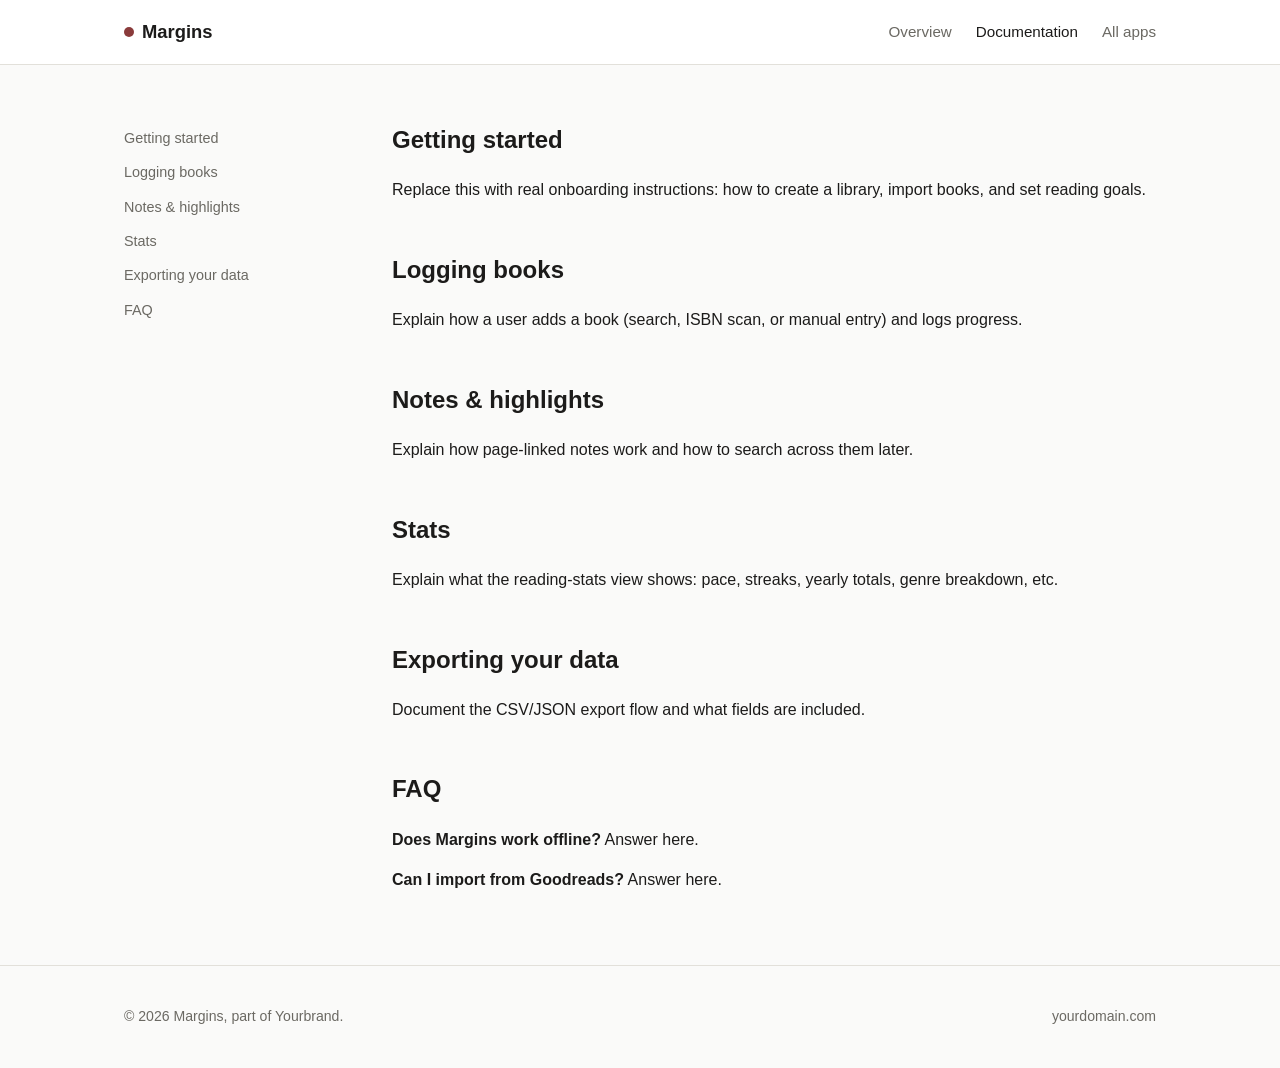
==== docs.html @ e47fe388 "initial commit" ====
<!DOCTYPE html>
<html lang="en">
<head>
<meta charset="UTF-8">
<meta name="viewport" content="width=device-width, initial-scale=1.0">
<title>Documentation — Margins</title>
<link rel="stylesheet" href="css/style.css">
<style>:root{--accent:#8a3b3b;--accent-dark:#6b2d2d;}</style>
</head>
<body>

<header class="site-nav">
  <div class="wrap">
    <a class="brand" href="./"><span class="dot"></span>Margins</a>
    <nav class="links">
      <a href="./">Overview</a>
      <a href="docs.html" class="active">Documentation</a>
      <a href="https://yourdomain.com">All apps</a>
    </nav>
  </div>
</header>

<section>
  <div class="wrap docs-layout">
    <aside class="docs-toc">
      <a href="#getting-started">Getting started</a>
      <a href="#logging-books">Logging books</a>
      <a href="#notes">Notes &amp; highlights</a>
      <a href="#stats">Stats</a>
      <a href="#export">Exporting your data</a>
      <a href="#faq">FAQ</a>
    </aside>

    <div class="docs-content">
      <h2 id="getting-started">Getting started</h2>
      <p>Replace this with real onboarding instructions: how to create a library, import books, and set reading goals.</p>

      <h2 id="logging-books">Logging books</h2>
      <p>Explain how a user adds a book (search, ISBN scan, or manual entry) and logs progress.</p>

      <h2 id="notes">Notes &amp; highlights</h2>
      <p>Explain how page-linked notes work and how to search across them later.</p>

      <h2 id="stats">Stats</h2>
      <p>Explain what the reading-stats view shows: pace, streaks, yearly totals, genre breakdown, etc.</p>

      <h2 id="export">Exporting your data</h2>
      <p>Document the CSV/JSON export flow and what fields are included.</p>

      <h2 id="faq">FAQ</h2>
      <p><strong>Does Margins work offline?</strong> Answer here.</p>
      <p><strong>Can I import from Goodreads?</strong> Answer here.</p>
    </div>
  </div>
</section>

<footer class="site-footer">
  <div class="wrap">
    <span>© 2026 Margins, part of Yourbrand.</span>
    <span><a href="https://yourdomain.com">yourdomain.com</a></span>
  </div>
</footer>

</body>
</html>
---- css/style.css ----
/* ==========================================================================
   Shared stylesheet — copied into css/style.css for every site (main + 4 apps)
   Override --accent per app for a distinct feel while keeping one system.
   ========================================================================== */

:root {
  --bg: #fafaf9;
  --bg-alt: #f0efec;
  --text: #1c1b1a;
  --text-muted: #6b6963;
  --border: #e2e0da;
  --accent: #2f6f4e;      /* default green — overridden per app */
  --accent-dark: #24563d;
  --card-bg: #ffffff;
  --radius: 10px;
  --max-width: 1080px;
  --font: -apple-system, BlinkMacSystemFont, "Segoe UI", Inter, Roboto, Helvetica, Arial, sans-serif;
}

* { box-sizing: border-box; }

html, body {
  margin: 0;
  padding: 0;
  background: var(--bg);
  color: var(--text);
  font-family: var(--font);
  line-height: 1.55;
  -webkit-font-smoothing: antialiased;
}

a { color: var(--accent-dark); text-decoration: none; }
a:hover { text-decoration: underline; }

img { max-width: 100%; display: block; }

.wrap {
  max-width: var(--max-width);
  margin: 0 auto;
  padding: 0 24px;
}

/* ---------- Nav ---------- */
header.site-nav {
  border-bottom: 1px solid var(--border);
  background: var(--card-bg);
  position: sticky;
  top: 0;
  z-index: 10;
}

header.site-nav .wrap {
  display: flex;
  align-items: center;
  justify-content: space-between;
  height: 64px;
}

.brand {
  font-weight: 700;
  font-size: 1.15rem;
  color: var(--text);
  display: flex;
  align-items: center;
  gap: 8px;
}
.brand:hover { text-decoration: none; }

.brand .dot {
  width: 10px;
  height: 10px;
  border-radius: 50%;
  background: var(--accent);
  display: inline-block;
}

nav.links {
  display: flex;
  gap: 24px;
  font-size: 0.95rem;
}

nav.links a { color: var(--text-muted); }
nav.links a:hover, nav.links a.active { color: var(--text); text-decoration: none; }

/* ---------- Hero ---------- */
.hero {
  padding: 88px 0 64px;
  text-align: center;
}

.hero h1 {
  font-size: clamp(2rem, 5vw, 3.2rem);
  margin: 0 0 16px;
  letter-spacing: -0.02em;
}

.hero p.lead {
  font-size: 1.2rem;
  color: var(--text-muted);
  max-width: 620px;
  margin: 0 auto 32px;
}

.cta-row {
  display: flex;
  gap: 14px;
  justify-content: center;
  flex-wrap: wrap;
}

.btn {
  display: inline-block;
  padding: 12px 24px;
  border-radius: 999px;
  font-weight: 600;
  font-size: 0.95rem;
  border: 1px solid transparent;
  cursor: pointer;
}

.btn-primary {
  background: var(--accent);
  color: #fff;
}
.btn-primary:hover { background: var(--accent-dark); text-decoration: none; }

.btn-secondary {
  background: transparent;
  color: var(--text);
  border-color: var(--border);
}
.btn-secondary:hover { border-color: var(--text-muted); text-decoration: none; }

/* ---------- Sections ---------- */
section { padding: 56px 0; }
section.alt { background: var(--bg-alt); }

h2.section-title {
  font-size: 1.8rem;
  margin: 0 0 8px;
  letter-spacing: -0.01em;
}

p.section-sub {
  color: var(--text-muted);
  margin: 0 0 36px;
  max-width: 560px;
}

/* ---------- Cards (app grid on main site) ---------- */
.grid {
  display: grid;
  grid-template-columns: repeat(auto-fit, minmax(230px, 1fr));
  gap: 20px;
}

.card {
  background: var(--card-bg);
  border: 1px solid var(--border);
  border-radius: var(--radius);
  padding: 24px;
  transition: transform 0.15s ease, box-shadow 0.15s ease;
}

.card:hover {
  transform: translateY(-2px);
  box-shadow: 0 8px 24px rgba(0,0,0,0.06);
}

.card h3 { margin: 12px 0 6px; font-size: 1.15rem; }
.card p { color: var(--text-muted); font-size: 0.95rem; margin: 0 0 14px; }
.card .app-icon {
  width: 44px; height: 44px;
  border-radius: 12px;
  background: var(--accent);
  display: flex; align-items: center; justify-content: center;
  color: #fff; font-weight: 700; font-size: 1.1rem;
}

/* ---------- Feature list ---------- */
.features {
  display: grid;
  grid-template-columns: repeat(auto-fit, minmax(220px, 1fr));
  gap: 28px;
}
.feature h4 { margin: 0 0 6px; font-size: 1.05rem; }
.feature p { color: var(--text-muted); margin: 0; font-size: 0.93rem; }

/* ---------- Screenshot gallery ---------- */
.screenshots {
  display: grid;
  grid-template-columns: repeat(auto-fit, minmax(240px, 1fr));
  gap: 18px;
}
.screenshot-placeholder {
  aspect-ratio: 9 / 16;
  background: linear-gradient(160deg, var(--bg-alt), var(--border));
  border-radius: var(--radius);
  border: 1px solid var(--border);
  display: flex;
  align-items: center;
  justify-content: center;
  color: var(--text-muted);
  font-size: 0.85rem;
  text-align: center;
  padding: 12px;
}

/* ---------- Docs page ---------- */
.docs-layout {
  display: grid;
  grid-template-columns: 220px 1fr;
  gap: 48px;
  align-items: start;
}
.docs-toc {
  position: sticky;
  top: 88px;
  font-size: 0.9rem;
}
.docs-toc a {
  display: block;
  padding: 6px 0;
  color: var(--text-muted);
}
.docs-toc a:hover { color: var(--text); text-decoration: none; }
.docs-content h2 { margin-top: 48px; }
.docs-content h2:first-child { margin-top: 0; }
.docs-content code {
  background: var(--bg-alt);
  padding: 2px 6px;
  border-radius: 4px;
  font-size: 0.9em;
}
.docs-content pre {
  background: var(--bg-alt);
  border: 1px solid var(--border);
  border-radius: var(--radius);
  padding: 16px;
  overflow-x: auto;
}

@media (max-width: 720px) {
  .docs-layout { grid-template-columns: 1fr; }
  .docs-toc { position: static; margin-bottom: 24px; }
}

/* ---------- Blog ---------- */
.post-list { display: flex; flex-direction: column; gap: 24px; }
.post-item {
  border-bottom: 1px solid var(--border);
  padding-bottom: 24px;
}
.post-item .post-date { color: var(--text-muted); font-size: 0.85rem; }
.post-item h3 { margin: 6px 0; }
.post-item p { color: var(--text-muted); margin: 0; }

article.post-body { max-width: 680px; margin: 0 auto; }
article.post-body h1 { margin-bottom: 4px; }
article.post-body .post-meta { color: var(--text-muted); margin-bottom: 32px; }

/* ---------- Comments ---------- */
.comments-section {
  border-top: 1px solid var(--border);
  padding-top: 40px;
  margin-top: 16px;
}

/* ---------- Footer ---------- */
footer.site-footer {
  border-top: 1px solid var(--border);
  padding: 40px 0;
  color: var(--text-muted);
  font-size: 0.88rem;
}
footer.site-footer .wrap {
  display: flex;
  justify-content: space-between;
  flex-wrap: wrap;
  gap: 12px;
}
footer.site-footer a { color: var(--text-muted); }
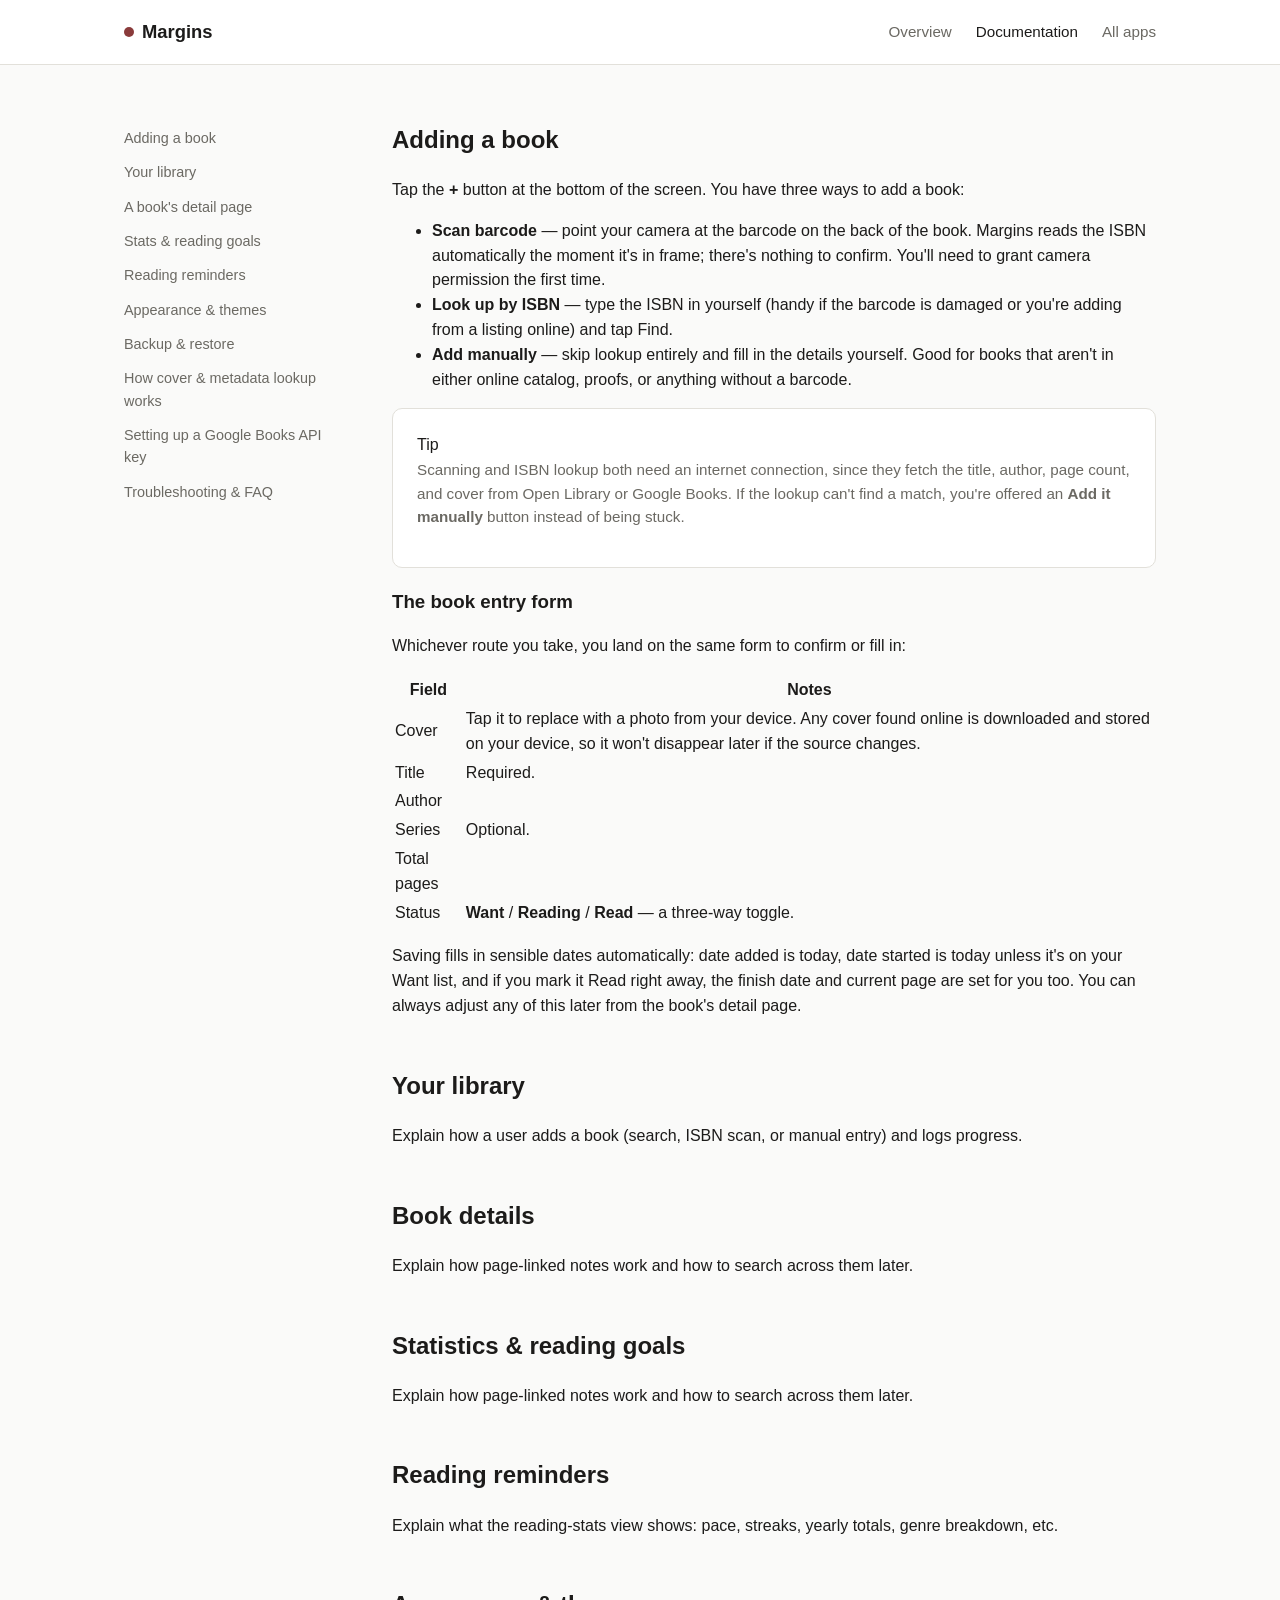
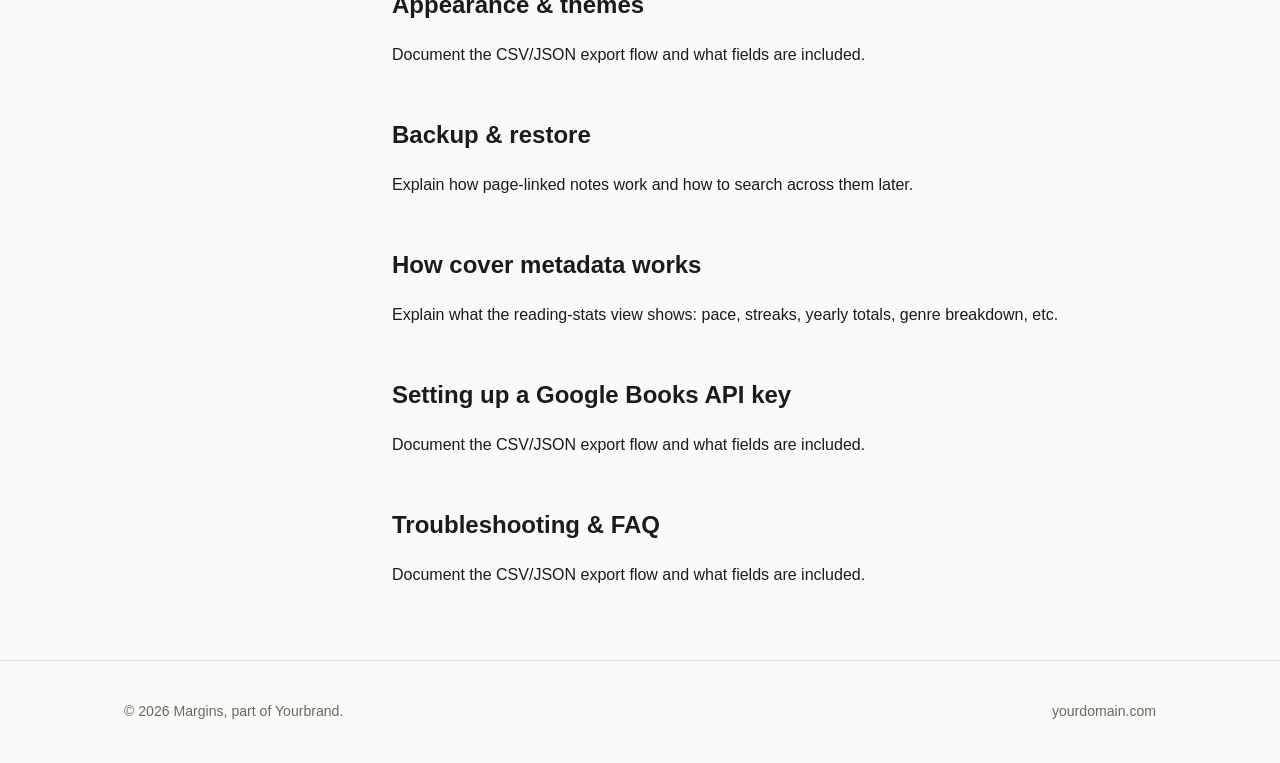
==== commit 0b6cb6c3: "Update docs.html" ====
--- a/docs.html
+++ b/docs.html
@@ -1,65 +1,117 @@
 <!DOCTYPE html>
 <html lang="en">
-<head>
-<meta charset="UTF-8">
-<meta name="viewport" content="width=device-width, initial-scale=1.0">
-<title>Documentation — Margins</title>
-<link rel="stylesheet" href="css/style.css">
-<style>:root{--accent:#8a3b3b;--accent-dark:#6b2d2d;}</style>
-</head>
-<body>
 
-<header class="site-nav">
-  <div class="wrap">
-    <a class="brand" href="./"><span class="dot"></span>Margins</a>
-    <nav class="links">
-      <a href="./">Overview</a>
-      <a href="docs.html" class="active">Documentation</a>
-      <a href="https://yourdomain.com">All apps</a>
-    </nav>
-  </div>
-</header>
+	<head>
+		<meta charset="UTF-8">
+		<meta name="viewport" content="width=device-width, initial-scale=1.0">
+		<title>Documentation — Margins</title>
+		<link rel="stylesheet" href="css/style.css">
+		<style>
+			:root {
+				--accent: #8a3b3b;
+				--accent-dark: #6b2d2d;
+			}
 
-<section>
-  <div class="wrap docs-layout">
-    <aside class="docs-toc">
-      <a href="#getting-started">Getting started</a>
-      <a href="#logging-books">Logging books</a>
-      <a href="#notes">Notes &amp; highlights</a>
-      <a href="#stats">Stats</a>
-      <a href="#export">Exporting your data</a>
-      <a href="#faq">FAQ</a>
-    </aside>
+		</style>
+	</head>
 
-    <div class="docs-content">
-      <h2 id="getting-started">Getting started</h2>
-      <p>Replace this with real onboarding instructions: how to create a library, import books, and set reading goals.</p>
+	<body>
+		<header class="site-nav">
+			<div class="wrap">
+				<a class="brand" href="./"><span class="dot"></span>Margins</a>
+				<nav class="links">
+					<a href="./">Overview</a>
+					<a href="docs.html" class="active">Documentation</a>
+					<a href="https://yourdomain.com">All apps</a>
+				</nav>
+			</div>
+		</header>
+		<section>
+			<div class="wrap docs-layout">
+				<aside class="docs-toc">
+					<a href="#adding-a-book">Adding a book</a></li>
+					<a href="#your-library">Your library</a>
+					<a href="#book-details">A book's detail page</a>
+					<a href="#stats">Stats &amp; reading goals</a>
+					<a href="#reminders">Reading reminders</a>
+					<a href="#appearance">Appearance &amp; themes</a>
+					<a href="#backup">Backup &amp; restore</a>
+					<a href="#lookup">How cover &amp; metadata lookup works</a>
+					<a href="#google-key">Setting up a Google Books API key</a>
+					<a href="#troubleshooting">Troubleshooting &amp; FAQ</a>
+				</aside>
+				<div class="docs-content">
+					<h2 id="adding-a-book">Adding a book</h2>
+					<p>Tap the <strong>+</strong> button at the bottom of the screen. You have three ways to add a book:</p>
+					<ul>
+						<li><strong>Scan barcode</strong> — point your camera at the barcode on the back of the book. Margins reads the ISBN automatically the moment it's in frame; there's nothing to confirm. You'll need to grant camera permission the first time.</li>
+						<li><strong>Look up by ISBN</strong> — type the ISBN in yourself (handy if the barcode is damaged or you're adding from a listing online) and tap Find.</li>
+						<li><strong>Add manually</strong> — skip lookup entirely and fill in the details yourself. Good for books that aren't in either online catalog, proofs, or anything without a barcode.</li>
+					</ul>
+					<div class="card tip">
+						<span class="label">Tip</span>
+						<p>Scanning and ISBN lookup both need an internet connection, since they fetch the title, author, page count, and cover from Open Library or Google Books. If the lookup can't find a match, you're offered an <strong>Add it manually</strong> button instead of being stuck.</p>
+					</div>
+					<h3>The book entry form</h3>
+					<p>Whichever route you take, you land on the same form to confirm or fill in:</p>
+					<table>
+						<tr>
+							<th>Field</th>
+							<th>Notes</th>
+						</tr>
+						<tr>
+							<td>Cover</td>
+							<td>Tap it to replace with a photo from your device. Any cover found online is downloaded and stored on your device, so it won't disappear later if the source changes.</td>
+						</tr>
+						<tr>
+							<td>Title</td>
+							<td>Required.</td>
+						</tr>
+						<tr>
+							<td>Author</td>
+							<td>&nbsp;</td>
+						</tr>
+						<tr>
+							<td>Series</td>
+							<td>Optional.</td>
+						</tr>
+						<tr>
+							<td>Total pages</td>
+							<td>&nbsp;</td>
+						</tr>
+						<tr>
+							<td>Status</td>
+							<td><strong>Want</strong> / <strong>Reading</strong> / <strong>Read</strong> — a three-way toggle.</td>
+						</tr>
+					</table>
+					<p>Saving fills in sensible dates automatically: date added is today, date started is today unless it's on your Want list, and if you mark it Read right away, the finish date and current page are set for you too. You can always adjust any of this later from the book's detail page.</p>
+					<h2 id="your-library">Your library</h2>
+					<p>Explain how a user adds a book (search, ISBN scan, or manual entry) and logs progress.</p>
+					<h2 id="book-details">Book details</h2>
+					<p>Explain how page-linked notes work and how to search across them later.</p>
+					<h2 id="stats">Statistics &amp; reading goals</h2>
+					<p>Explain how page-linked notes work and how to search across them later.</p>
+					<h2 id="reminders">Reading reminders</h2>
+					<p>Explain what the reading-stats view shows: pace, streaks, yearly totals, genre breakdown, etc.</p>
+					<h2 id="appearance">Appearance &amp; themes</h2>
+					<p>Document the CSV/JSON export flow and what fields are included.</p>
+					<h2 id="backup">Backup &amp; restore</h2>
+					<p>Explain how page-linked notes work and how to search across them later.</p>
+					<h2 id="lookup">How cover metadata works</h2>
+					<p>Explain what the reading-stats view shows: pace, streaks, yearly totals, genre breakdown, etc.</p>
+					<h2 id="google-key">Setting up a Google Books API key</h2>
+					<p>Document the CSV/JSON export flow and what fields are included.</p>
+					<h2 id="troubleshooting">Troubleshooting &amp; FAQ</h2>
+					<p>Document the CSV/JSON export flow and what fields are included.</p>
+				</div>
+			</div>
+		</section>
+		<footer class="site-footer">
+			<div class="wrap">
+				<span>© 2026 Margins, part of Yourbrand.</span>
+				<span><a href="https://yourdomain.com">yourdomain.com</a></span>
+			</div>
+		</footer>
+	</body>
 
-      <h2 id="logging-books">Logging books</h2>
-      <p>Explain how a user adds a book (search, ISBN scan, or manual entry) and logs progress.</p>
-
-      <h2 id="notes">Notes &amp; highlights</h2>
-      <p>Explain how page-linked notes work and how to search across them later.</p>
-
-      <h2 id="stats">Stats</h2>
-      <p>Explain what the reading-stats view shows: pace, streaks, yearly totals, genre breakdown, etc.</p>
-
-      <h2 id="export">Exporting your data</h2>
-      <p>Document the CSV/JSON export flow and what fields are included.</p>
-
-      <h2 id="faq">FAQ</h2>
-      <p><strong>Does Margins work offline?</strong> Answer here.</p>
-      <p><strong>Can I import from Goodreads?</strong> Answer here.</p>
-    </div>
-  </div>
-</section>
-
-<footer class="site-footer">
-  <div class="wrap">
-    <span>© 2026 Margins, part of Yourbrand.</span>
-    <span><a href="https://yourdomain.com">yourdomain.com</a></span>
-  </div>
-</footer>
-
-</body>
 </html>
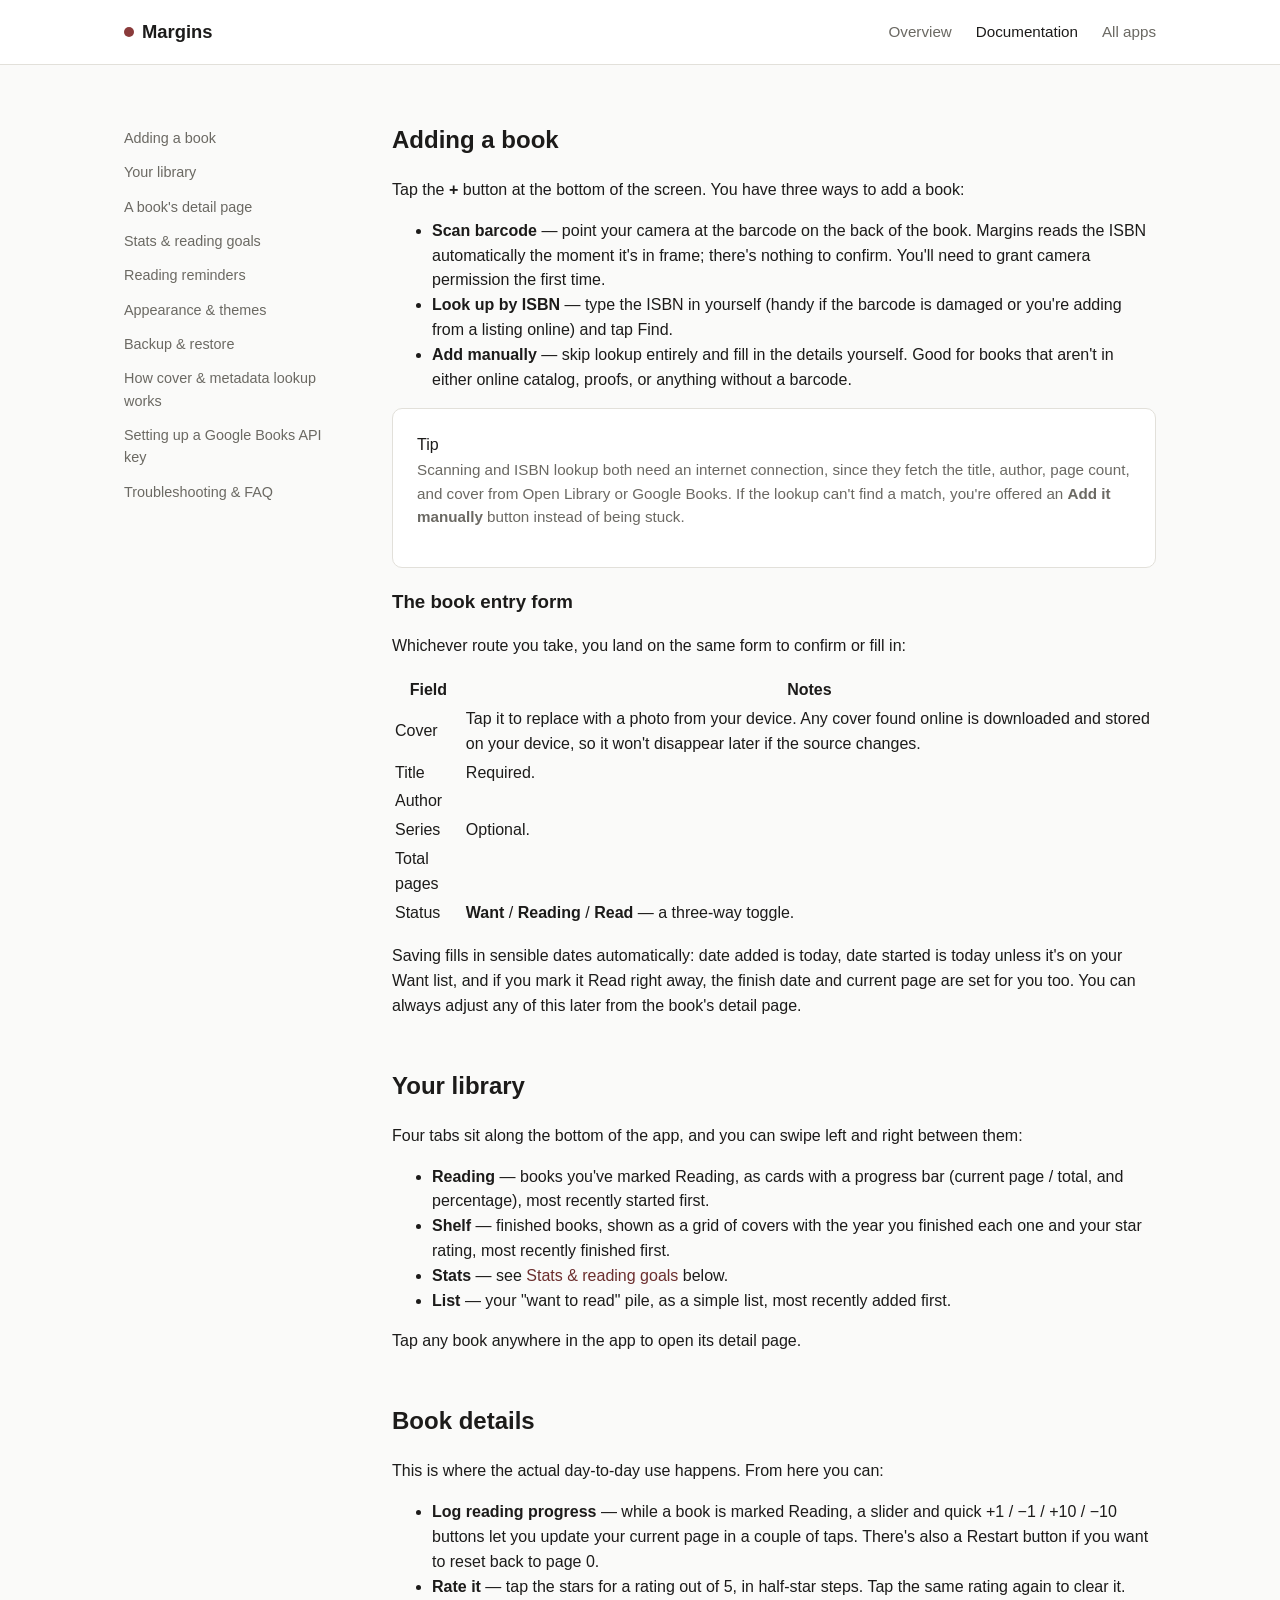
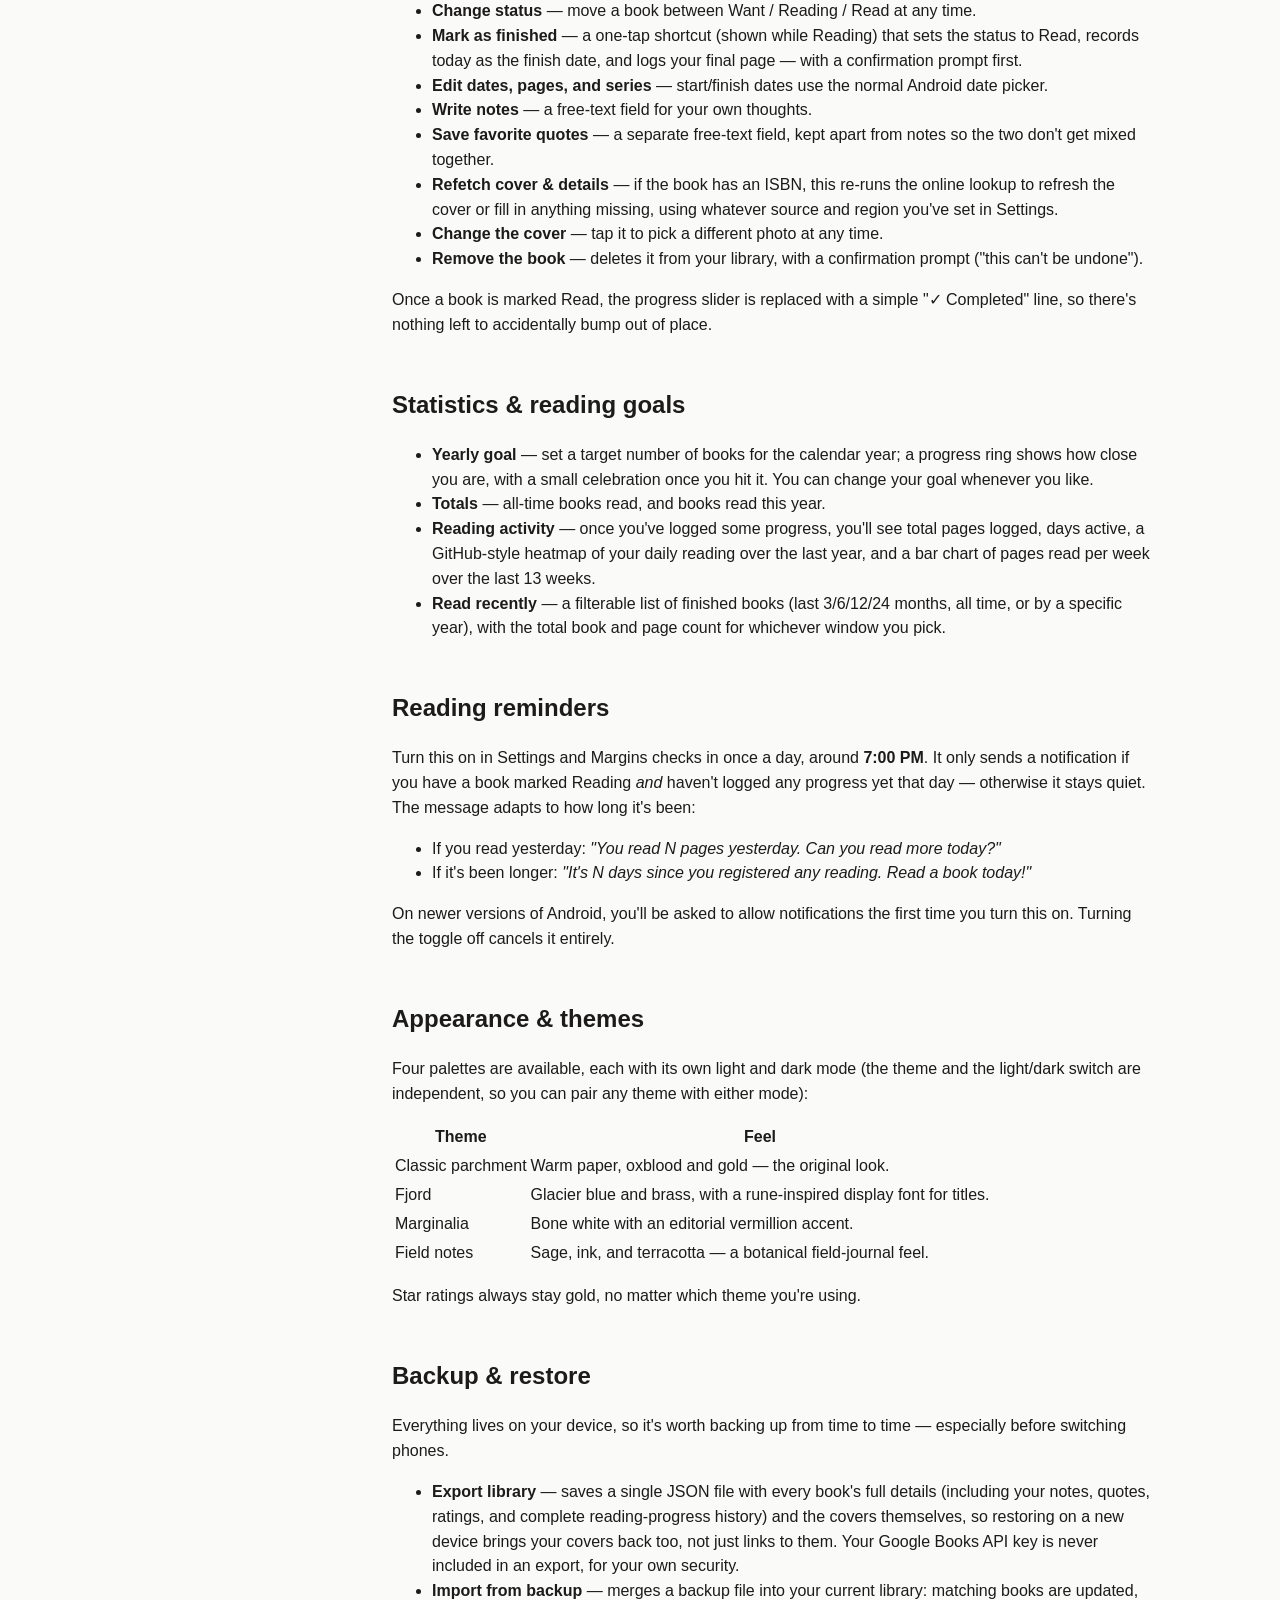
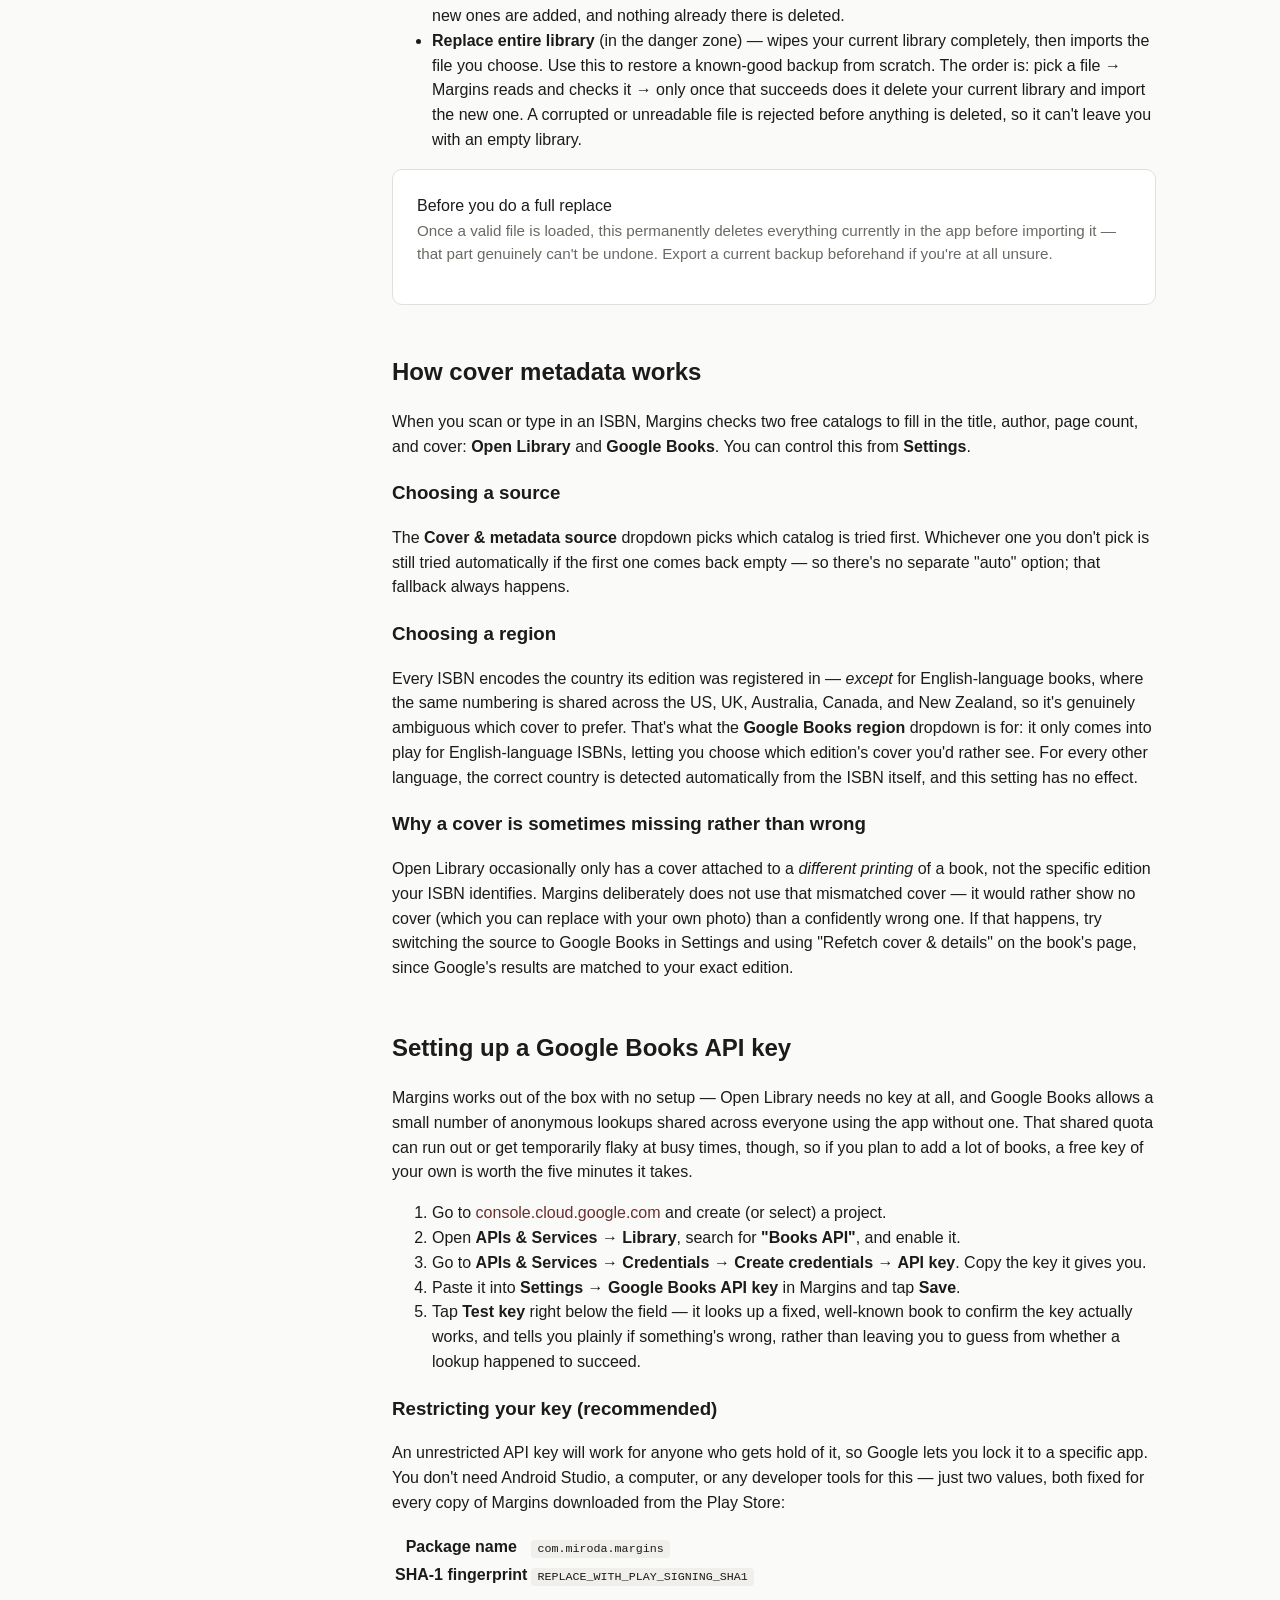
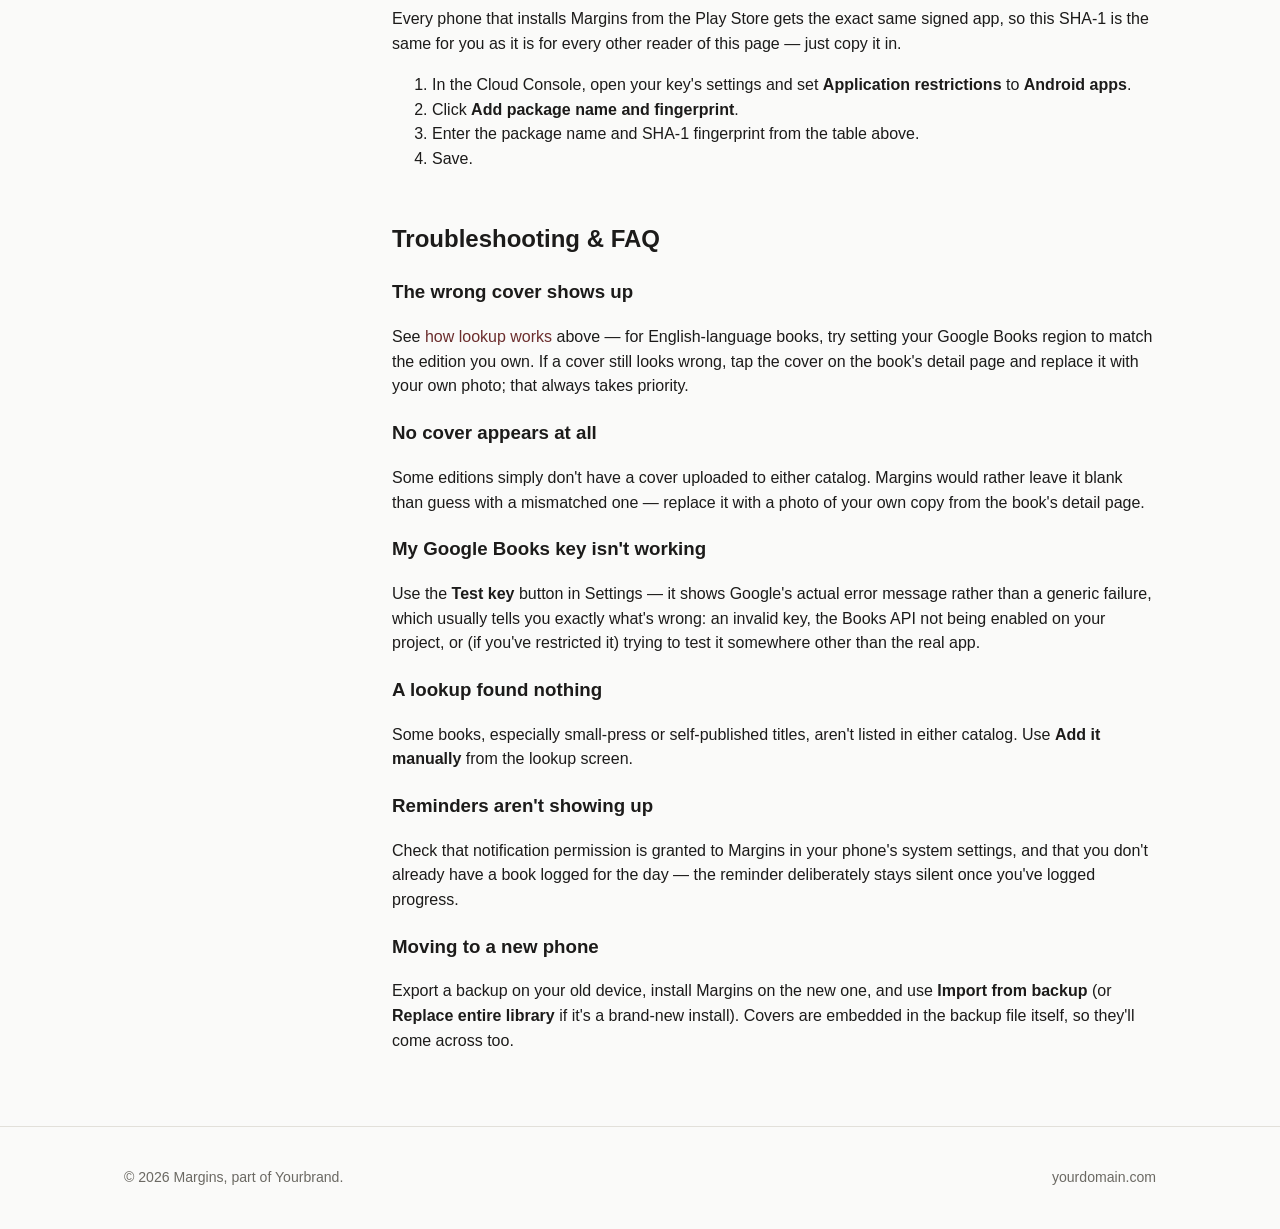
==== commit 2cc47bbe: "Update docs.html" ====
--- a/docs.html
+++ b/docs.html
@@ -86,23 +86,128 @@
 					</table>
 					<p>Saving fills in sensible dates automatically: date added is today, date started is today unless it's on your Want list, and if you mark it Read right away, the finish date and current page are set for you too. You can always adjust any of this later from the book's detail page.</p>
 					<h2 id="your-library">Your library</h2>
-					<p>Explain how a user adds a book (search, ISBN scan, or manual entry) and logs progress.</p>
+					<p>Four tabs sit along the bottom of the app, and you can swipe left and right between them:</p>
+					<ul>
+						<li><strong>Reading</strong> — books you've marked Reading, as cards with a progress bar (current page / total, and percentage), most recently started first.</li>
+						<li><strong>Shelf</strong> — finished books, shown as a grid of covers with the year you finished each one and your star rating, most recently finished first.</li>
+						<li><strong>Stats</strong> — see <a href="#stats">Stats &amp; reading goals</a> below.</li>
+						<li><strong>List</strong> — your "want to read" pile, as a simple list, most recently added first.</li>
+					</ul>
+					<p>Tap any book anywhere in the app to open its detail page.</p>
 					<h2 id="book-details">Book details</h2>
-					<p>Explain how page-linked notes work and how to search across them later.</p>
+					<p>This is where the actual day-to-day use happens. From here you can:</p>
+					<ul>
+						<li><strong>Log reading progress</strong> — while a book is marked Reading, a slider and quick +1 / −1 / +10 / −10 buttons let you update your current page in a couple of taps. There's also a Restart button if you want to reset back to page 0.</li>
+						<li><strong>Rate it</strong> — tap the stars for a rating out of 5, in half-star steps. Tap the same rating again to clear it.</li>
+						<li><strong>Change status</strong> — move a book between Want / Reading / Read at any time.</li>
+						<li><strong>Mark as finished</strong> — a one-tap shortcut (shown while Reading) that sets the status to Read, records today as the finish date, and logs your final page — with a confirmation prompt first.</li>
+						<li><strong>Edit dates, pages, and series</strong> — start/finish dates use the normal Android date picker.</li>
+						<li><strong>Write notes</strong> — a free-text field for your own thoughts.</li>
+						<li><strong>Save favorite quotes</strong> — a separate free-text field, kept apart from notes so the two don't get mixed together.</li>
+						<li><strong>Refetch cover &amp; details</strong> — if the book has an ISBN, this re-runs the online lookup to refresh the cover or fill in anything missing, using whatever source and region you've set in Settings.</li>
+						<li><strong>Change the cover</strong> — tap it to pick a different photo at any time.</li>
+						<li><strong>Remove the book</strong> — deletes it from your library, with a confirmation prompt ("this can't be undone").</li>
+					</ul>
+					<p>Once a book is marked Read, the progress slider is replaced with a simple "✓ Completed" line, so there's nothing left to accidentally bump out of place.</p>
 					<h2 id="stats">Statistics &amp; reading goals</h2>
-					<p>Explain how page-linked notes work and how to search across them later.</p>
+					<ul>
+						<li><strong>Yearly goal</strong> — set a target number of books for the calendar year; a progress ring shows how close you are, with a small celebration once you hit it. You can change your goal whenever you like.</li>
+						<li><strong>Totals</strong> — all-time books read, and books read this year.</li>
+						<li><strong>Reading activity</strong> — once you've logged some progress, you'll see total pages logged, days active, a GitHub-style heatmap of your daily reading over the last year, and a bar chart of pages read per week over the last 13 weeks.</li>
+						<li><strong>Read recently</strong> — a filterable list of finished books (last 3/6/12/24 months, all time, or by a specific year), with the total book and page count for whichever window you pick.</li>
+					</ul>
 					<h2 id="reminders">Reading reminders</h2>
-					<p>Explain what the reading-stats view shows: pace, streaks, yearly totals, genre breakdown, etc.</p>
+					<p>Turn this on in Settings and Margins checks in once a day, around <strong>7:00 PM</strong>. It only sends a notification if you have a book marked Reading <em>and</em> haven't logged any progress yet that day — otherwise it stays quiet. The message adapts to how long it's been:</p>
+					<ul>
+						<li>If you read yesterday: <em>"You read N pages yesterday. Can you read more today?"</em></li>
+						<li>If it's been longer: <em>"It's N days since you registered any reading. Read a book today!"</em></li>
+					</ul>
+					<p>On newer versions of Android, you'll be asked to allow notifications the first time you turn this on. Turning the toggle off cancels it entirely.</p>
 					<h2 id="appearance">Appearance &amp; themes</h2>
-					<p>Document the CSV/JSON export flow and what fields are included.</p>
+					<p>Four palettes are available, each with its own light and dark mode (the theme and the light/dark switch are independent, so you can pair any theme with either mode):</p>
+					<table>
+						<tr>
+							<th>Theme</th>
+							<th>Feel</th>
+						</tr>
+						<tr>
+							<td>Classic parchment</td>
+							<td>Warm paper, oxblood and gold — the original look.</td>
+						</tr>
+						<tr>
+							<td>Fjord</td>
+							<td>Glacier blue and brass, with a rune-inspired display font for titles.</td>
+						</tr>
+						<tr>
+							<td>Marginalia</td>
+							<td>Bone white with an editorial vermillion accent.</td>
+						</tr>
+						<tr>
+							<td>Field notes</td>
+							<td>Sage, ink, and terracotta — a botanical field-journal feel.</td>
+						</tr>
+					</table>
+					<p>Star ratings always stay gold, no matter which theme you're using.</p>
 					<h2 id="backup">Backup &amp; restore</h2>
-					<p>Explain how page-linked notes work and how to search across them later.</p>
+					<p>Everything lives on your device, so it's worth backing up from time to time — especially before switching phones.</p>
+					<ul>
+						<li><strong>Export library</strong> — saves a single JSON file with every book's full details (including your notes, quotes, ratings, and complete reading-progress history) and the covers themselves, so restoring on a new device brings your covers back too, not just links to them. Your Google Books API key is never included in an export, for your own security.</li>
+						<li><strong>Import from backup</strong> — merges a backup file into your current library: matching books are updated, new ones are added, and nothing already there is deleted.</li>
+						<li><strong>Replace entire library</strong> (in the danger zone) — wipes your current library completely, then imports the file you choose. Use this to restore a known-good backup from scratch. The order is: pick a file → Margins reads and checks it → only once that succeeds does it delete your current library and import the new one. A corrupted or unreadable file is rejected before anything is deleted, so it can't leave you with an empty library.</li>
+					</ul>
+					<div class="card warn">
+						<span class="label">Before you do a full replace</span>
+						<p>Once a valid file is loaded, this permanently deletes everything currently in the app before importing it — that part genuinely can't be undone. Export a current backup beforehand if you're at all unsure.</p>
+					</div>
 					<h2 id="lookup">How cover metadata works</h2>
-					<p>Explain what the reading-stats view shows: pace, streaks, yearly totals, genre breakdown, etc.</p>
+					<p>When you scan or type in an ISBN, Margins checks two free catalogs to fill in the title, author, page count, and cover: <strong>Open Library</strong> and <strong>Google Books</strong>. You can control this from <strong>Settings</strong>.</p>
+					<h3>Choosing a source</h3>
+					<p>The <strong>Cover &amp; metadata source</strong> dropdown picks which catalog is tried first. Whichever one you don't pick is still tried automatically if the first one comes back empty — so there's no separate "auto" option; that fallback always happens.</p>
+					<h3>Choosing a region</h3>
+					<p>Every ISBN encodes the country its edition was registered in — <em>except</em> for English-language books, where the same numbering is shared across the US, UK, Australia, Canada, and New Zealand, so it's genuinely ambiguous which cover to prefer. That's what the <strong>Google Books region</strong> dropdown is for: it only comes into play for English-language ISBNs, letting you choose which edition's cover you'd rather see. For every other language, the correct country is detected automatically from the ISBN itself, and this setting has no effect.</p>
+					<h3>Why a cover is sometimes missing rather than wrong</h3>
+					<p>Open Library occasionally only has a cover attached to a <em>different printing</em> of a book, not the specific edition your ISBN identifies. Margins deliberately does not use that mismatched cover — it would rather show no cover (which you can replace with your own photo) than a confidently wrong one. If that happens, try switching the source to Google Books in Settings and using "Refetch cover &amp; details" on the book's page, since Google's results are matched to your exact edition.</p>
 					<h2 id="google-key">Setting up a Google Books API key</h2>
-					<p>Document the CSV/JSON export flow and what fields are included.</p>
+					<p>Margins works out of the box with no setup — Open Library needs no key at all, and Google Books allows a small number of anonymous lookups shared across everyone using the app without one. That shared quota can run out or get temporarily flaky at busy times, though, so if you plan to add a lot of books, a free key of your own is worth the five minutes it takes.</p>
+					<ol class="steps">
+						<li>Go to <a href="https://console.cloud.google.com" target="_blank" rel="noopener">console.cloud.google.com</a> and create (or select) a project.</li>
+						<li>Open <strong>APIs &amp; Services → Library</strong>, search for <strong>"Books API"</strong>, and enable it.</li>
+						<li>Go to <strong>APIs &amp; Services → Credentials → Create credentials → API key</strong>. Copy the key it gives you.</li>
+						<li>Paste it into <strong>Settings → Google Books API key</strong> in Margins and tap <strong>Save</strong>.</li>
+						<li>Tap <strong>Test key</strong> right below the field — it looks up a fixed, well-known book to confirm the key actually works, and tells you plainly if something's wrong, rather than leaving you to guess from whether a lookup happened to succeed.</li>
+					</ol>
+					<h3>Restricting your key (recommended)</h3>
+					<p>An unrestricted API key will work for anyone who gets hold of it, so Google lets you lock it to a specific app. You don't need Android Studio, a computer, or any developer tools for this — just two values, both fixed for every copy of Margins downloaded from the Play Store:</p>
+					<table>
+						<tr>
+							<th>Package name</th>
+							<td><code>com.miroda.margins</code></td>
+						</tr>
+						<tr>
+							<th>SHA-1 fingerprint</th>
+							<td><code>REPLACE_WITH_PLAY_SIGNING_SHA1</code></td>
+						</tr>
+					</table>
+					<p>Every phone that installs Margins from the Play Store gets the exact same signed app, so this SHA-1 is the same for you as it is for every other reader of this page — just copy it in.</p>
+					<ol class="steps">
+						<li>In the Cloud Console, open your key's settings and set <strong>Application restrictions</strong> to <strong>Android apps</strong>.</li>
+						<li>Click <strong>Add package name and fingerprint</strong>.</li>
+						<li>Enter the package name and SHA-1 fingerprint from the table above.</li>
+						<li>Save.</li>
+					</ol>
 					<h2 id="troubleshooting">Troubleshooting &amp; FAQ</h2>
-					<p>Document the CSV/JSON export flow and what fields are included.</p>
+					<h3>The wrong cover shows up</h3>
+					<p>See <a href="#lookup">how lookup works</a> above — for English-language books, try setting your Google Books region to match the edition you own. If a cover still looks wrong, tap the cover on the book's detail page and replace it with your own photo; that always takes priority.</p>
+					<h3>No cover appears at all</h3>
+					<p>Some editions simply don't have a cover uploaded to either catalog. Margins would rather leave it blank than guess with a mismatched one — replace it with a photo of your own copy from the book's detail page.</p>
+					<h3>My Google Books key isn't working</h3>
+					<p>Use the <strong>Test key</strong> button in Settings — it shows Google's actual error message rather than a generic failure, which usually tells you exactly what's wrong: an invalid key, the Books API not being enabled on your project, or (if you've restricted it) trying to test it somewhere other than the real app.</p>
+					<h3>A lookup found nothing</h3>
+					<p>Some books, especially small-press or self-published titles, aren't listed in either catalog. Use <strong>Add it manually</strong> from the lookup screen.</p>
+					<h3>Reminders aren't showing up</h3>
+					<p>Check that notification permission is granted to Margins in your phone's system settings, and that you don't already have a book logged for the day — the reminder deliberately stays silent once you've logged progress.</p>
+					<h3>Moving to a new phone</h3>
+					<p>Export a backup on your old device, install Margins on the new one, and use <strong>Import from backup</strong> (or <strong>Replace entire library</strong> if it's a brand-new install). Covers are embedded in the backup file itself, so they'll come across too.</p>
 				</div>
 			</div>
 		</section>
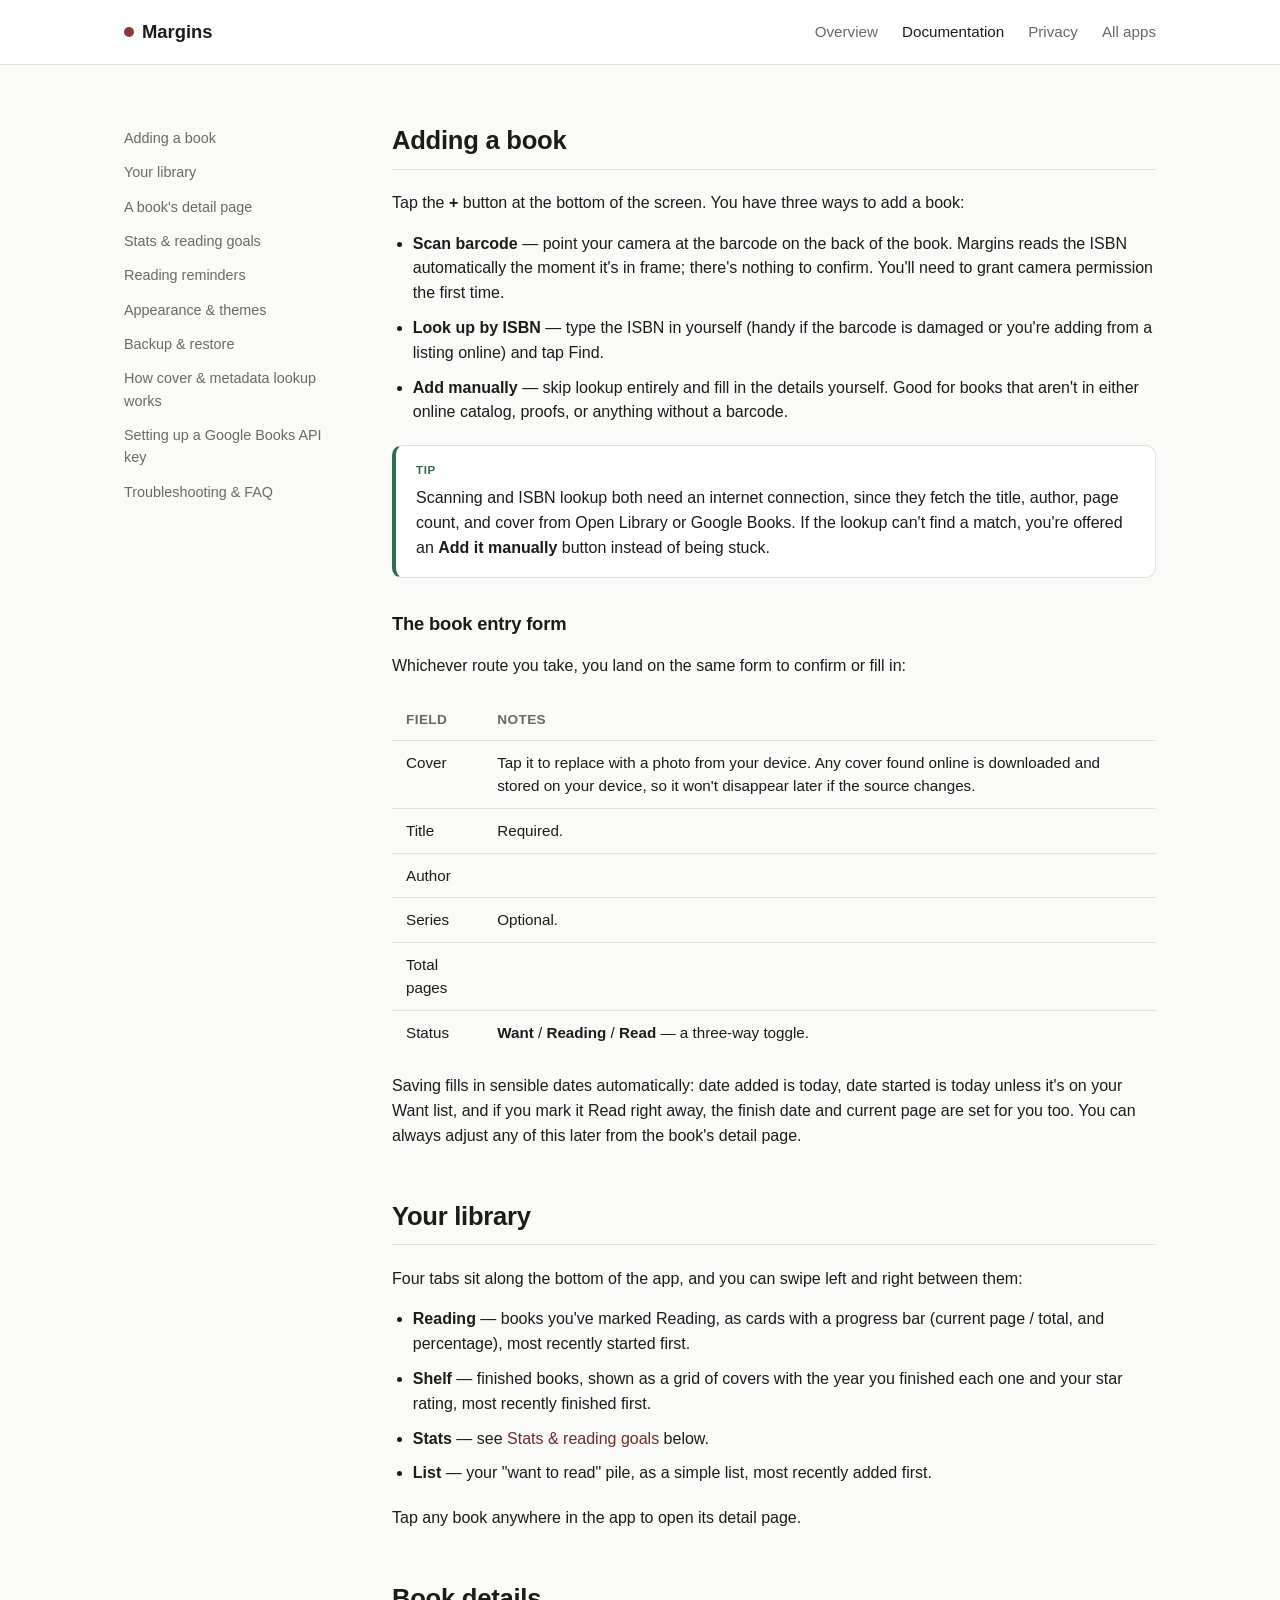
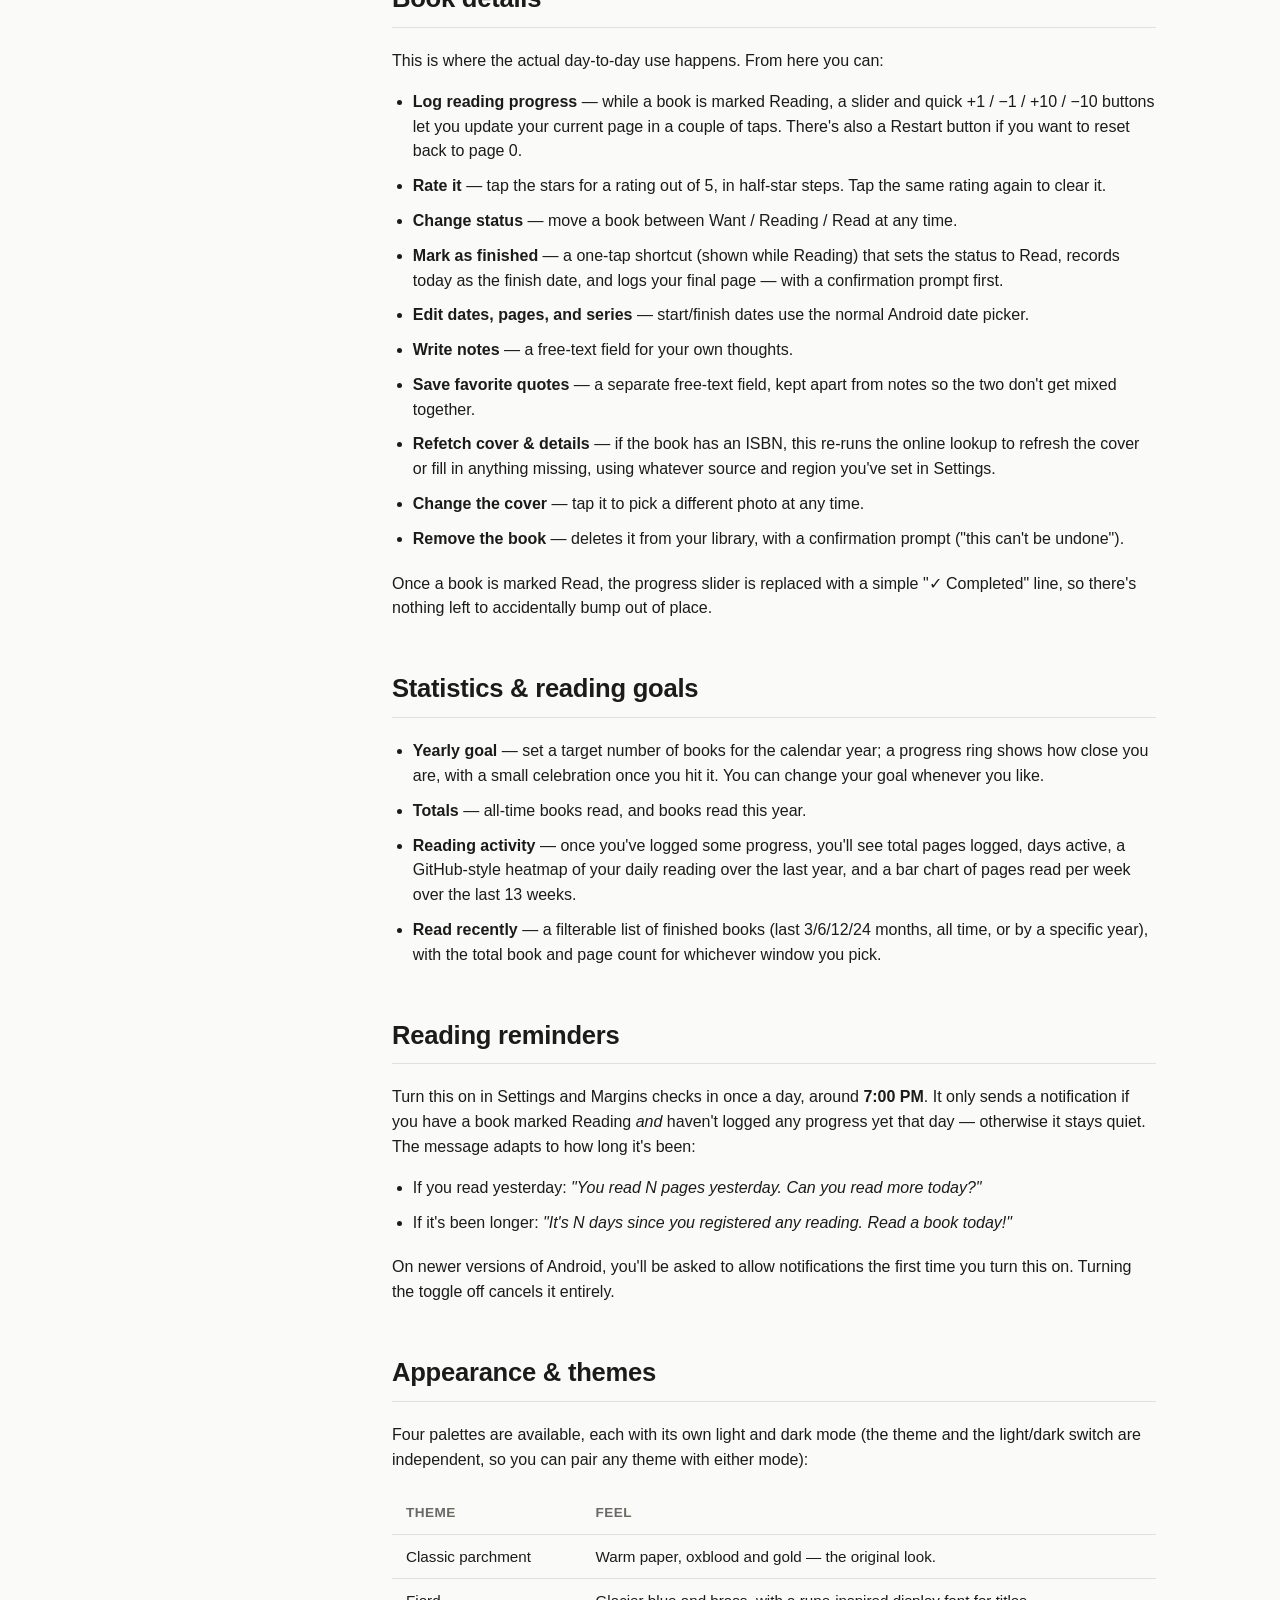
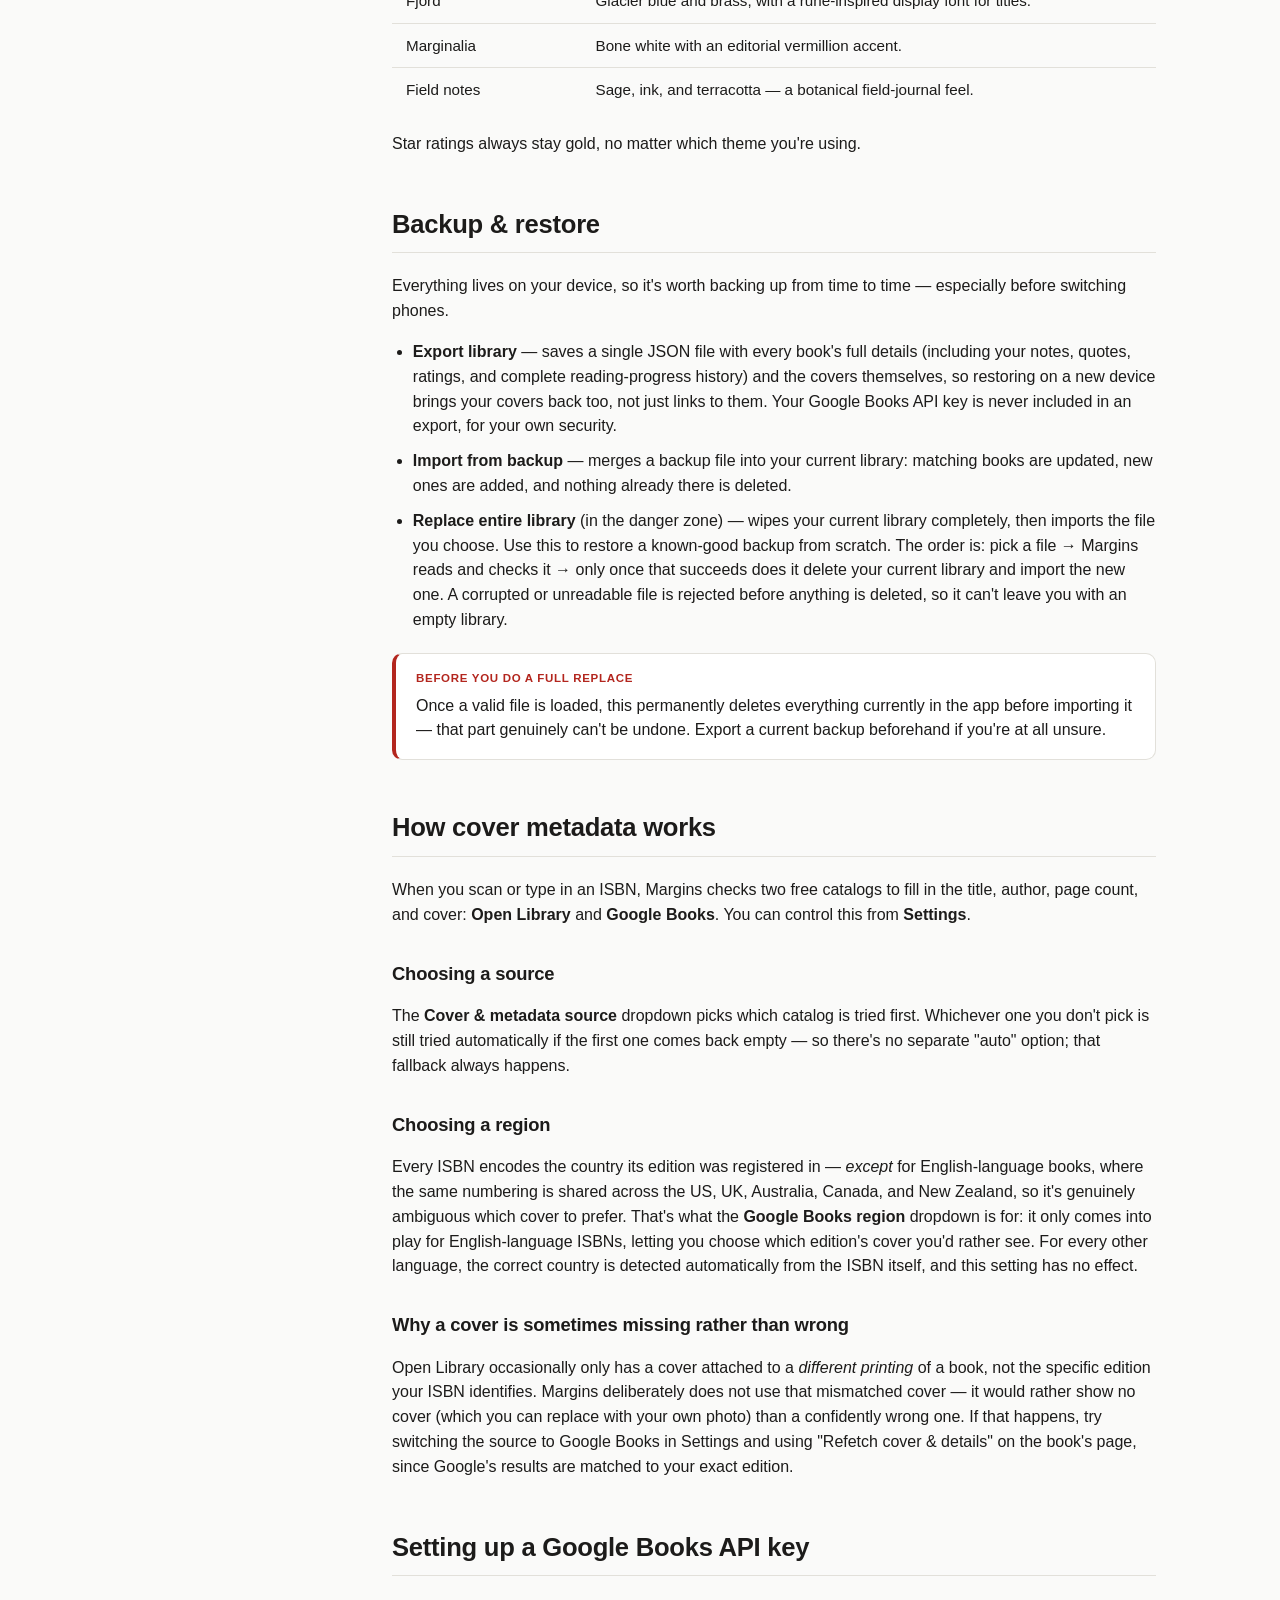
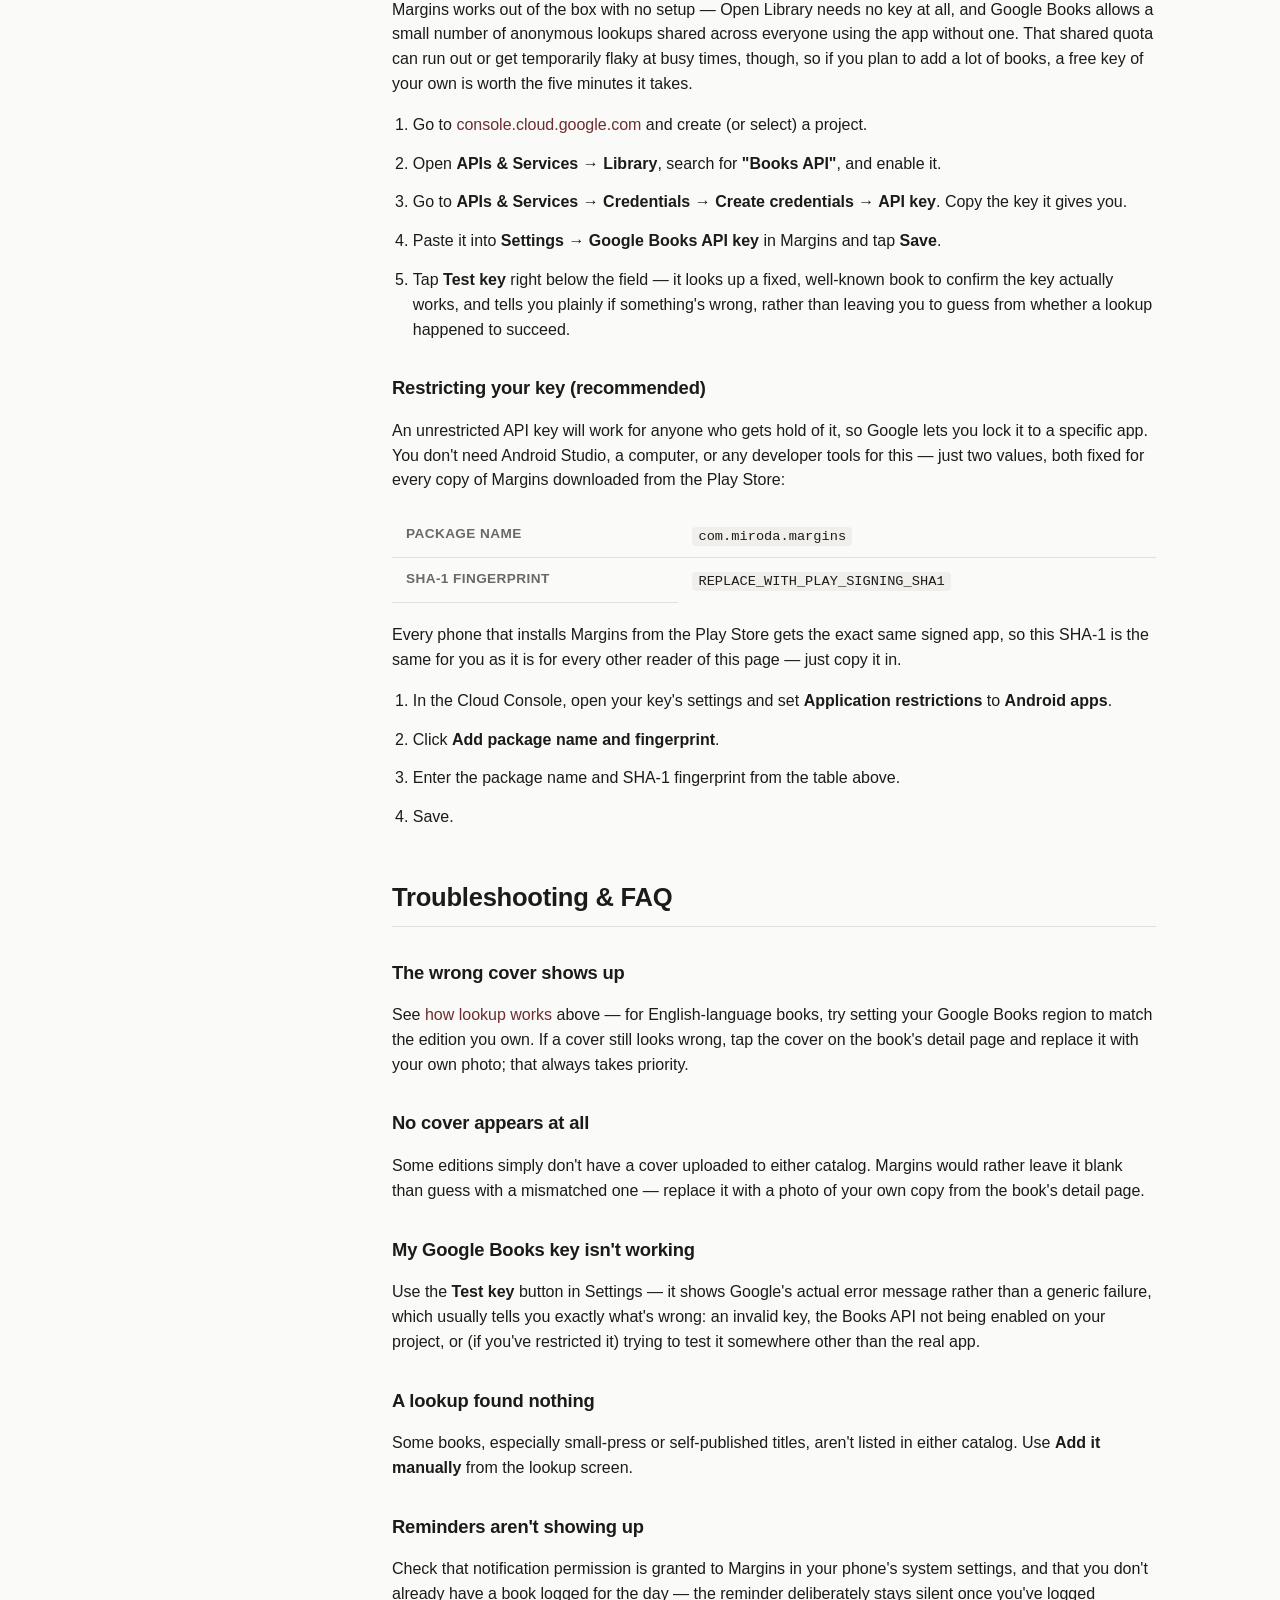
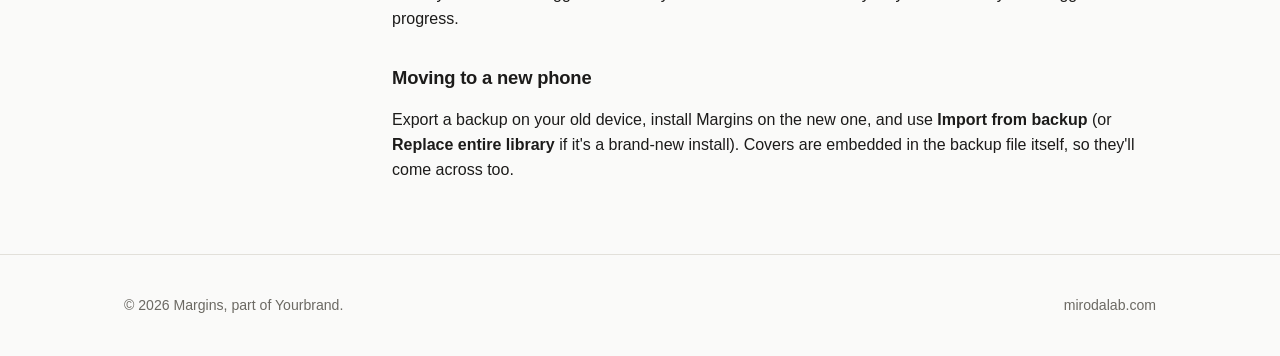
==== commit a85a2bf2: "Add files via upload" ====
--- a/docs.html
+++ b/docs.html
@@ -1,32 +1,30 @@
 <!DOCTYPE html>
 <html lang="en">
-
-	<head>
-		<meta charset="UTF-8">
-		<meta name="viewport" content="width=device-width, initial-scale=1.0">
-		<title>Documentation — Margins</title>
-		<link rel="stylesheet" href="css/style.css">
-		<style>
-			:root {
-				--accent: #8a3b3b;
-				--accent-dark: #6b2d2d;
-			}
-
-		</style>
-	</head>
-
-	<body>
-		<header class="site-nav">
-			<div class="wrap">
-				<a class="brand" href="./"><span class="dot"></span>Margins</a>
-				<nav class="links">
-					<a href="./">Overview</a>
-					<a href="docs.html" class="active">Documentation</a>
-					<a href="https://yourdomain.com">All apps</a>
-				</nav>
-			</div>
-		</header>
-		<section>
+<head>
+<meta charset="UTF-8">
+<meta name="viewport" content="width=device-width, initial-scale=1.0">
+<title>Documentation — Margins</title>
+<link rel="stylesheet" href="css/style.css">
+<style>:root{--accent:#8a3b3b;--accent-dark:#6b2d2d;}</style>
+</head>
+<body>
+
+<header class="site-nav">
+  <div class="wrap">
+    <a class="brand" href="./"><span class="dot"></span>Margins</a>
+    <button class="menu-toggle" aria-label="Toggle menu" aria-expanded="false">
+      <svg width="22" height="22" viewBox="0 0 22 22" fill="none" stroke="currentColor" stroke-width="2" stroke-linecap="round"><line x1="2" y1="5" x2="20" y2="5"/><line x1="2" y1="11" x2="20" y2="11"/><line x1="2" y1="17" x2="20" y2="17"/></svg>
+    </button>
+    <nav class="links">
+      <a href="./">Overview</a>
+      <a href="docs.html" class="active">Documentation</a>
+      <a href="privacy.html">Privacy</a>
+      <a href="https://mirodalab.com">All apps</a>
+    </nav>
+  </div>
+</header>
+
+<section>
 			<div class="wrap docs-layout">
 				<aside class="docs-toc">
 					<a href="#adding-a-book">Adding a book</a></li>
@@ -211,12 +209,14 @@
 				</div>
 			</div>
 		</section>
-		<footer class="site-footer">
-			<div class="wrap">
-				<span>© 2026 Margins, part of Yourbrand.</span>
-				<span><a href="https://yourdomain.com">yourdomain.com</a></span>
-			</div>
-		</footer>
-	</body>
-
+
+<footer class="site-footer">
+  <div class="wrap">
+    <span>© 2026 Margins, part of Yourbrand.</span>
+    <span><a href="https://mirodalab.com">mirodalab.com</a></span>
+  </div>
+</footer>
+
+<script src="js/nav.js" defer></script>
+</body>
 </html>
--- a/css/style.css
+++ b/css/style.css
@@ -83,6 +83,41 @@
 nav.links a { color: var(--text-muted); }
 nav.links a:hover, nav.links a.active { color: var(--text); text-decoration: none; }
 
+.menu-toggle {
+  display: none;
+  align-items: center;
+  justify-content: center;
+  background: none;
+  border: none;
+  padding: 8px;
+  margin: -8px;
+  color: var(--text);
+  cursor: pointer;
+}
+.menu-toggle svg { display: block; }
+
+@media (max-width: 640px) {
+  .menu-toggle { display: flex; }
+
+  header.site-nav .wrap { position: relative; }
+
+  nav.links {
+    display: none;
+    position: absolute;
+    top: 64px;
+    left: 0;
+    right: 0;
+    flex-direction: column;
+    gap: 0;
+    background: var(--card-bg);
+    border-bottom: 1px solid var(--border);
+    box-shadow: 0 8px 16px rgba(0,0,0,0.06);
+  }
+  nav.links.open { display: flex; }
+  nav.links a { padding: 14px 24px; border-top: 1px solid var(--border); }
+  nav.links a:first-child { border-top: none; }
+}
+
 /* ---------- Hero ---------- */
 .hero {
   padding: 88px 0 64px;
@@ -241,6 +276,102 @@
   overflow-x: auto;
 }
 
+.docs-content h2 {
+  font-size: 1.6rem;
+  letter-spacing: -0.01em;
+  padding-bottom: 8px;
+  border-bottom: 1px solid var(--border);
+  /* Matches .docs-toc's own sticky offset (top: 88px) — without this, clicking
+     a sidebar link scrolls the heading flush to the viewport top, which is
+     right under the 64px sticky nav bar, hiding the heading itself. */
+  scroll-margin-top: 88px;
+}
+
+.docs-content h3 {
+  margin: 32px 0 10px;
+  font-size: 1.15rem;
+  letter-spacing: -0.01em;
+  scroll-margin-top: 88px;
+}
+
+.docs-content ul,
+.docs-content ol {
+  padding-left: 1.3em;
+  margin: 0 0 20px;
+}
+
+.docs-content li {
+  margin-bottom: 10px;
+}
+
+.docs-content ol.steps li {
+  margin-bottom: 14px;
+}
+
+/* Tables (field lists, theme table, key-restriction values) */
+.docs-content table {
+  width: 100%;
+  border-collapse: collapse;
+  margin: 20px 0;
+  font-size: 0.95rem;
+}
+
+.docs-content th,
+.docs-content td {
+  text-align: left;
+  padding: 10px 14px;
+  border-bottom: 1px solid var(--border);
+  vertical-align: top;
+}
+
+.docs-content th {
+  color: var(--text-muted);
+  font-weight: 600;
+  font-size: 0.85rem;
+  text-transform: uppercase;
+  letter-spacing: 0.03em;
+}
+
+.docs-content tr:last-child td {
+  border-bottom: none;
+}
+
+/* Callout cards (tip / warn). These reuse the site-wide .card rule, so strip
+   the marketing-grid hover lift and muted body text — a callout isn't a link
+   and its text is the important part, not secondary. Colors are fixed (not
+   tied to --accent) so tip/warn stay visually distinct regardless of which
+   app's --accent override is active on a given site. */
+.docs-content .card {
+  padding: 16px 20px;
+  margin: 20px 0;
+  border-left-width: 4px;
+  border-left-style: solid;
+}
+.docs-content .card:hover {
+  transform: none;
+  box-shadow: none;
+}
+.docs-content .card p {
+  color: var(--text);
+  font-size: 1rem;
+  margin: 0;
+}
+.docs-content .card p + p { margin-top: 8px; }
+
+.docs-content .card.tip { border-left-color: #2f6f4e; }
+.docs-content .card.warn { border-left-color: #b3261e; }
+
+.docs-content .card .label {
+  display: block;
+  font-weight: 700;
+  font-size: 0.72rem;
+  text-transform: uppercase;
+  letter-spacing: 0.06em;
+  margin-bottom: 6px;
+}
+.docs-content .card.tip .label { color: #2f6f4e; }
+.docs-content .card.warn .label { color: #b3261e; }
+
 @media (max-width: 720px) {
   .docs-layout { grid-template-columns: 1fr; }
   .docs-toc { position: static; margin-bottom: 24px; }
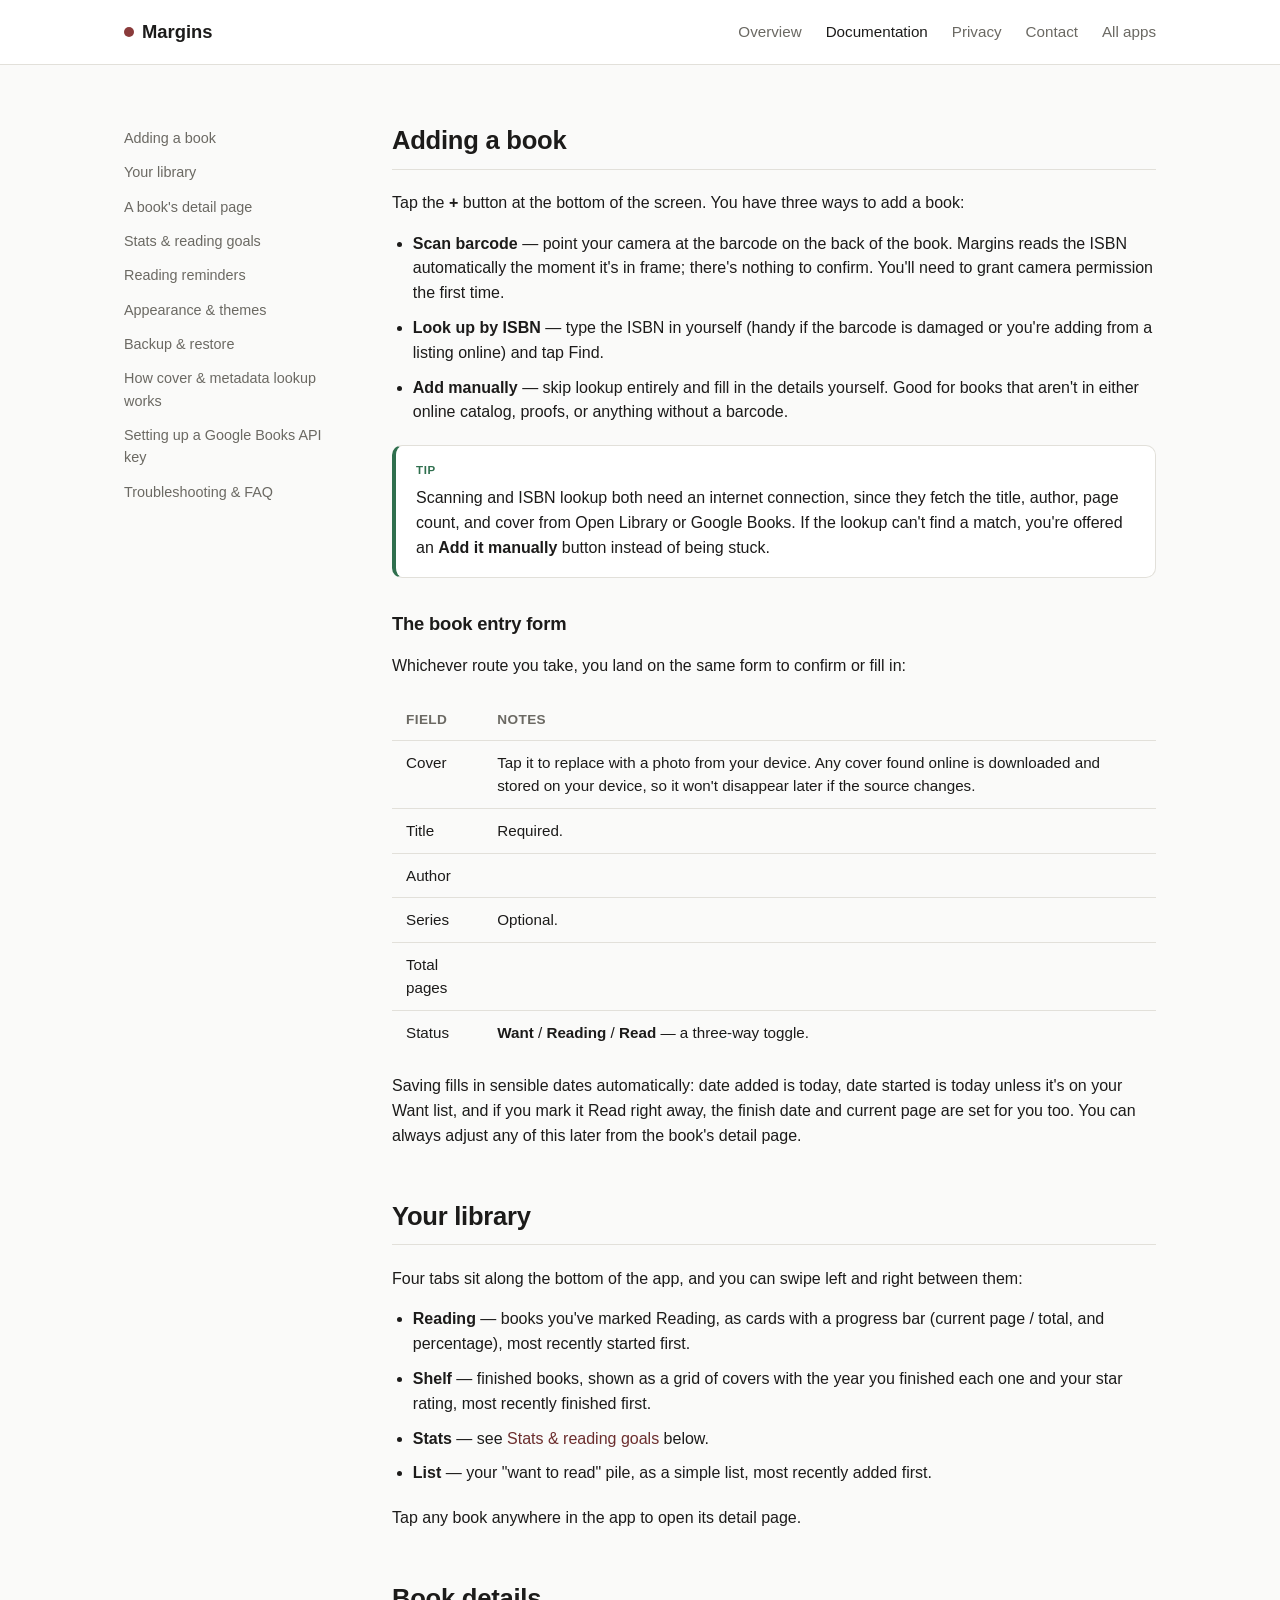
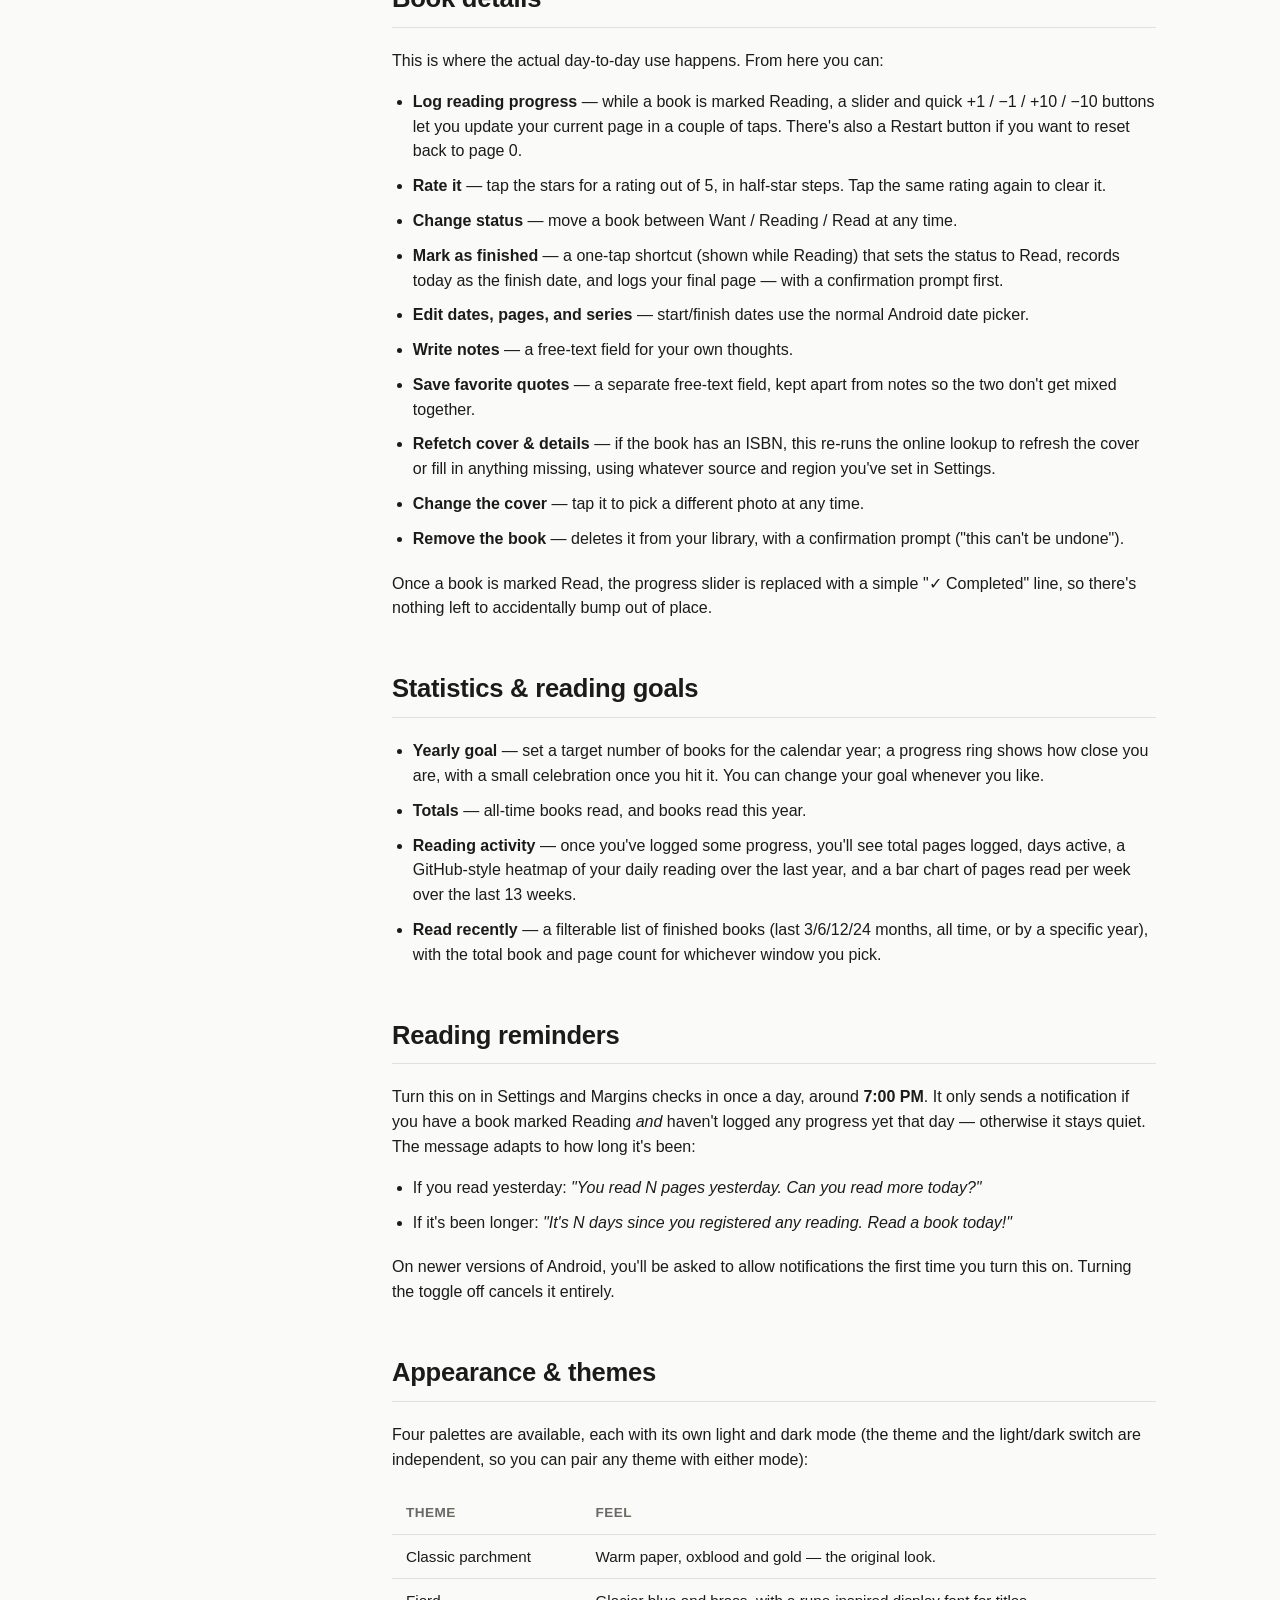
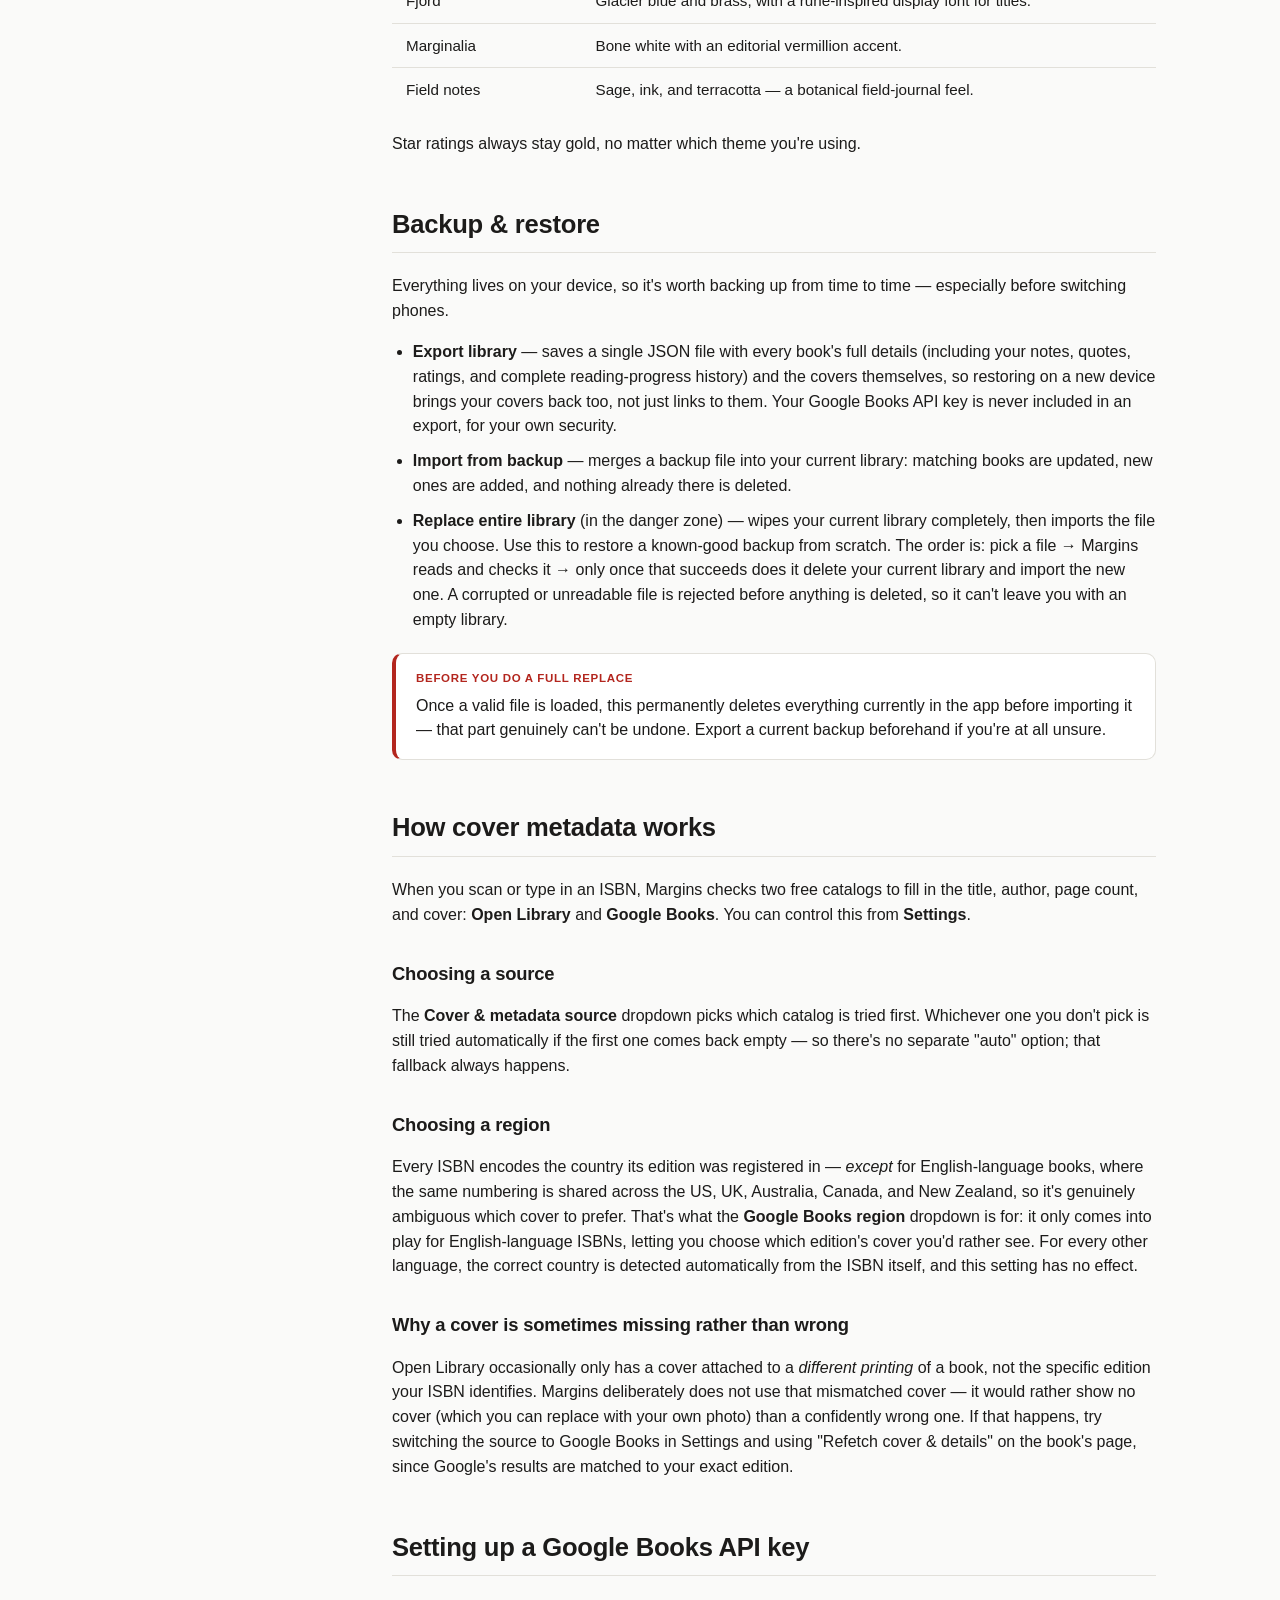
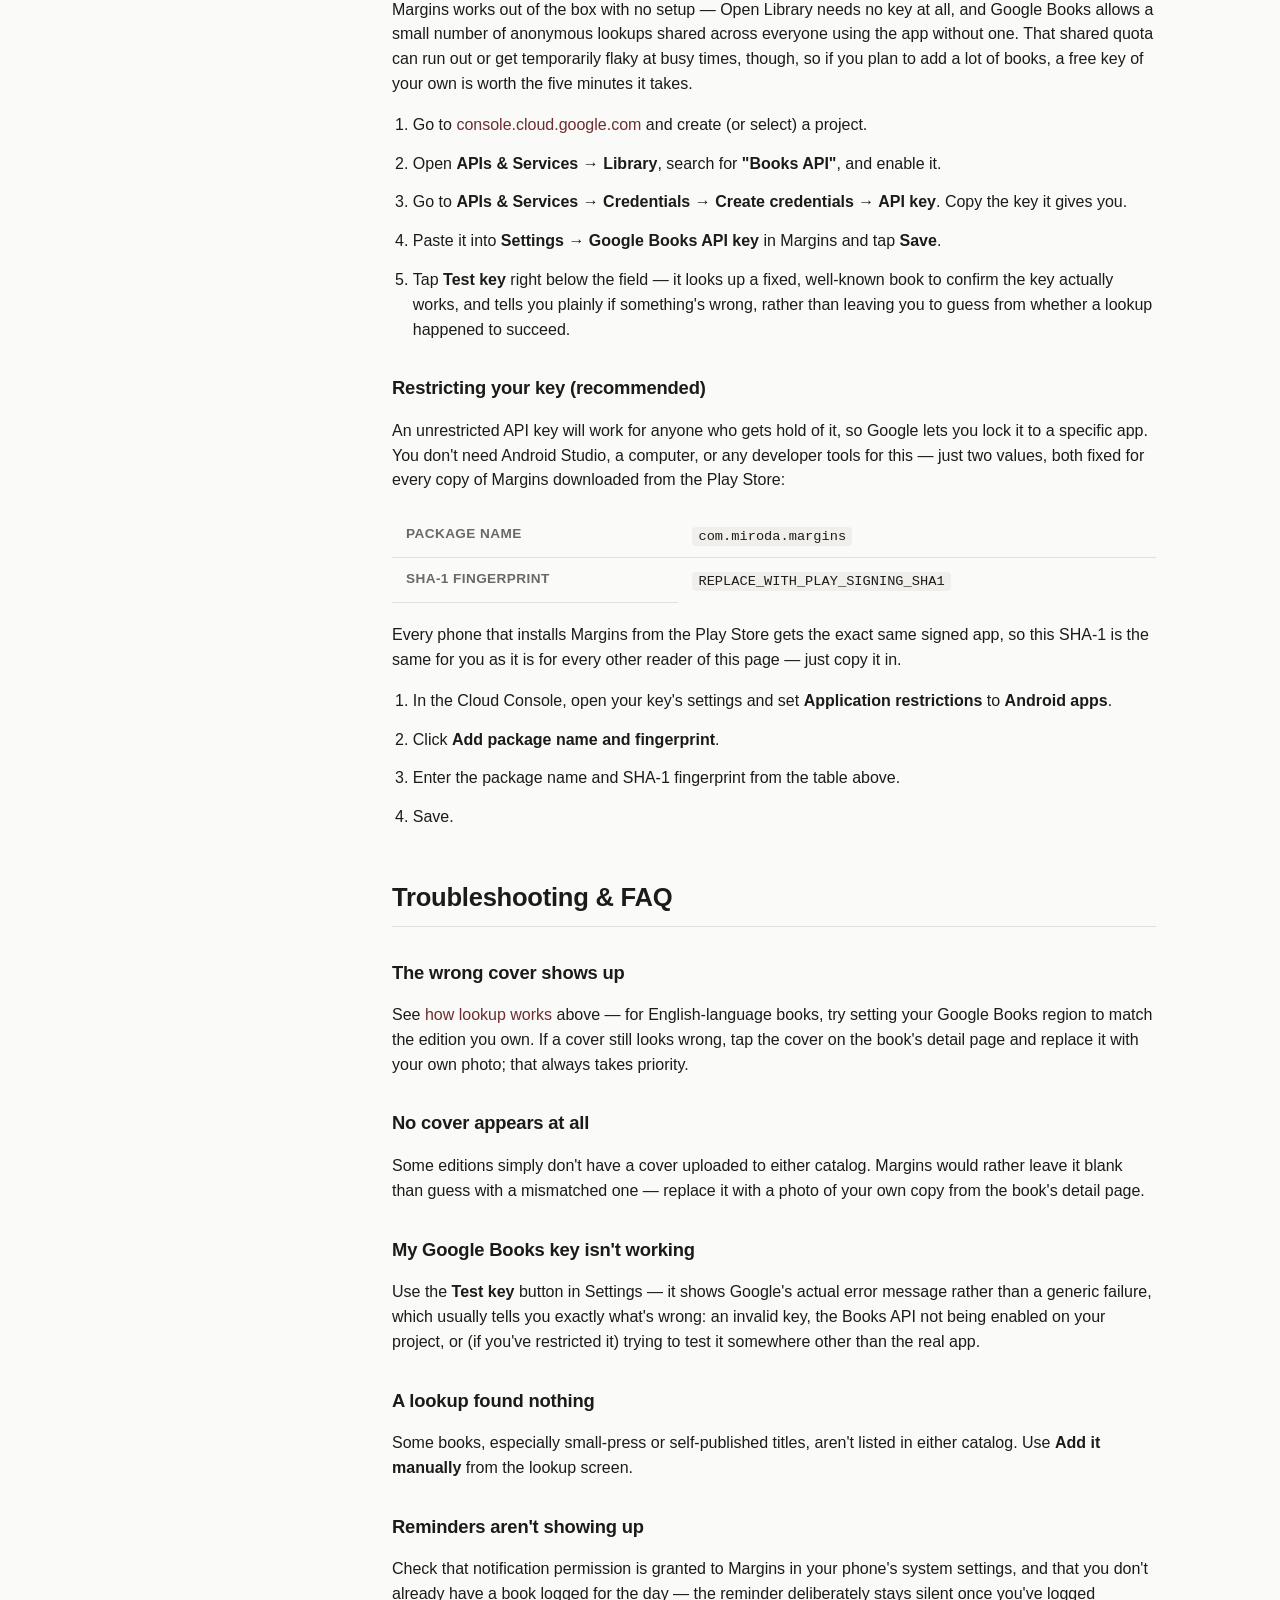
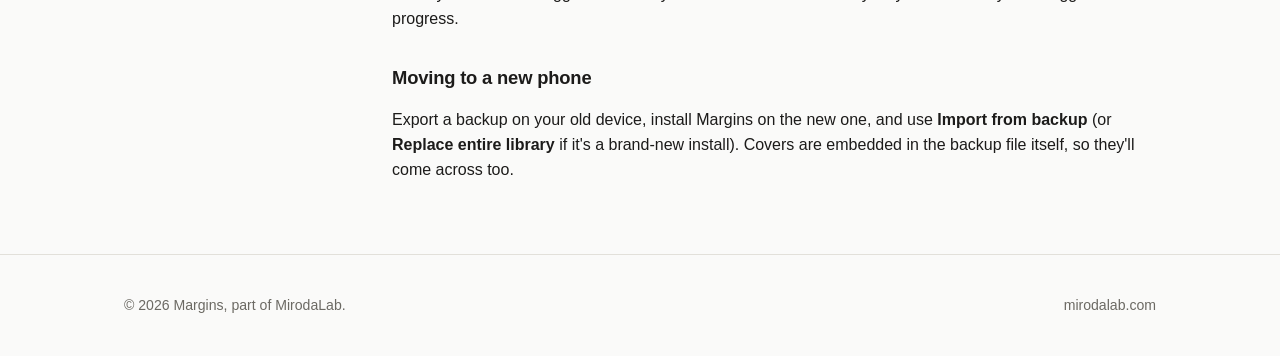
==== commit 5bc14fa2: "Add files via upload" ====
--- a/docs.html
+++ b/docs.html
@@ -19,6 +19,7 @@
       <a href="./">Overview</a>
       <a href="docs.html" class="active">Documentation</a>
       <a href="privacy.html">Privacy</a>
+      <a href="contact.html">Contact</a>
       <a href="https://mirodalab.com">All apps</a>
     </nav>
   </div>
@@ -212,7 +213,7 @@
 
 <footer class="site-footer">
   <div class="wrap">
-    <span>© 2026 Margins, part of Yourbrand.</span>
+    <span>© 2026 Margins, part of MirodaLab.</span>
     <span><a href="https://mirodalab.com">mirodalab.com</a></span>
   </div>
 </footer>
--- a/css/style.css
+++ b/css/style.css
@@ -412,3 +412,51 @@
   gap: 12px;
 }
 footer.site-footer a { color: var(--text-muted); }
+
+/* ---------- Contact form ---------- */
+.contact-form { max-width: 480px; }
+
+.form-row { margin-bottom: 20px; }
+.form-row label {
+  display: block;
+  font-weight: 600;
+  font-size: 0.9rem;
+  margin-bottom: 6px;
+}
+.form-row input[type="text"],
+.form-row input[type="email"],
+.form-row textarea {
+  width: 100%;
+  padding: 10px 12px;
+  border: 1px solid var(--border);
+  border-radius: 8px;
+  background: var(--card-bg);
+  color: var(--text);
+  font-family: var(--font);
+  font-size: 0.95rem;
+}
+.form-row input:focus,
+.form-row textarea:focus {
+  outline: 2px solid var(--accent);
+  outline-offset: 1px;
+}
+.form-row textarea { resize: vertical; min-height: 120px; }
+
+/* Honeypot field — hidden off-screen (not display:none, which some bots
+   skip) so sighted users and screen readers never see or fill it. Any
+   value here means whatever submitted the form isn't a person. */
+.hp-field {
+  position: absolute;
+  left: -9999px;
+  top: -9999px;
+  width: 1px;
+  height: 1px;
+  overflow: hidden;
+}
+
+.contact-form .btn { margin-top: 4px; cursor: pointer; }
+.contact-form .btn:disabled { opacity: 0.6; cursor: default; }
+
+.form-status { margin: 14px 0 0; font-size: 0.9rem; min-height: 1.3em; }
+.form-status.success { color: var(--accent-dark); }
+.form-status.error { color: #b3261e; }
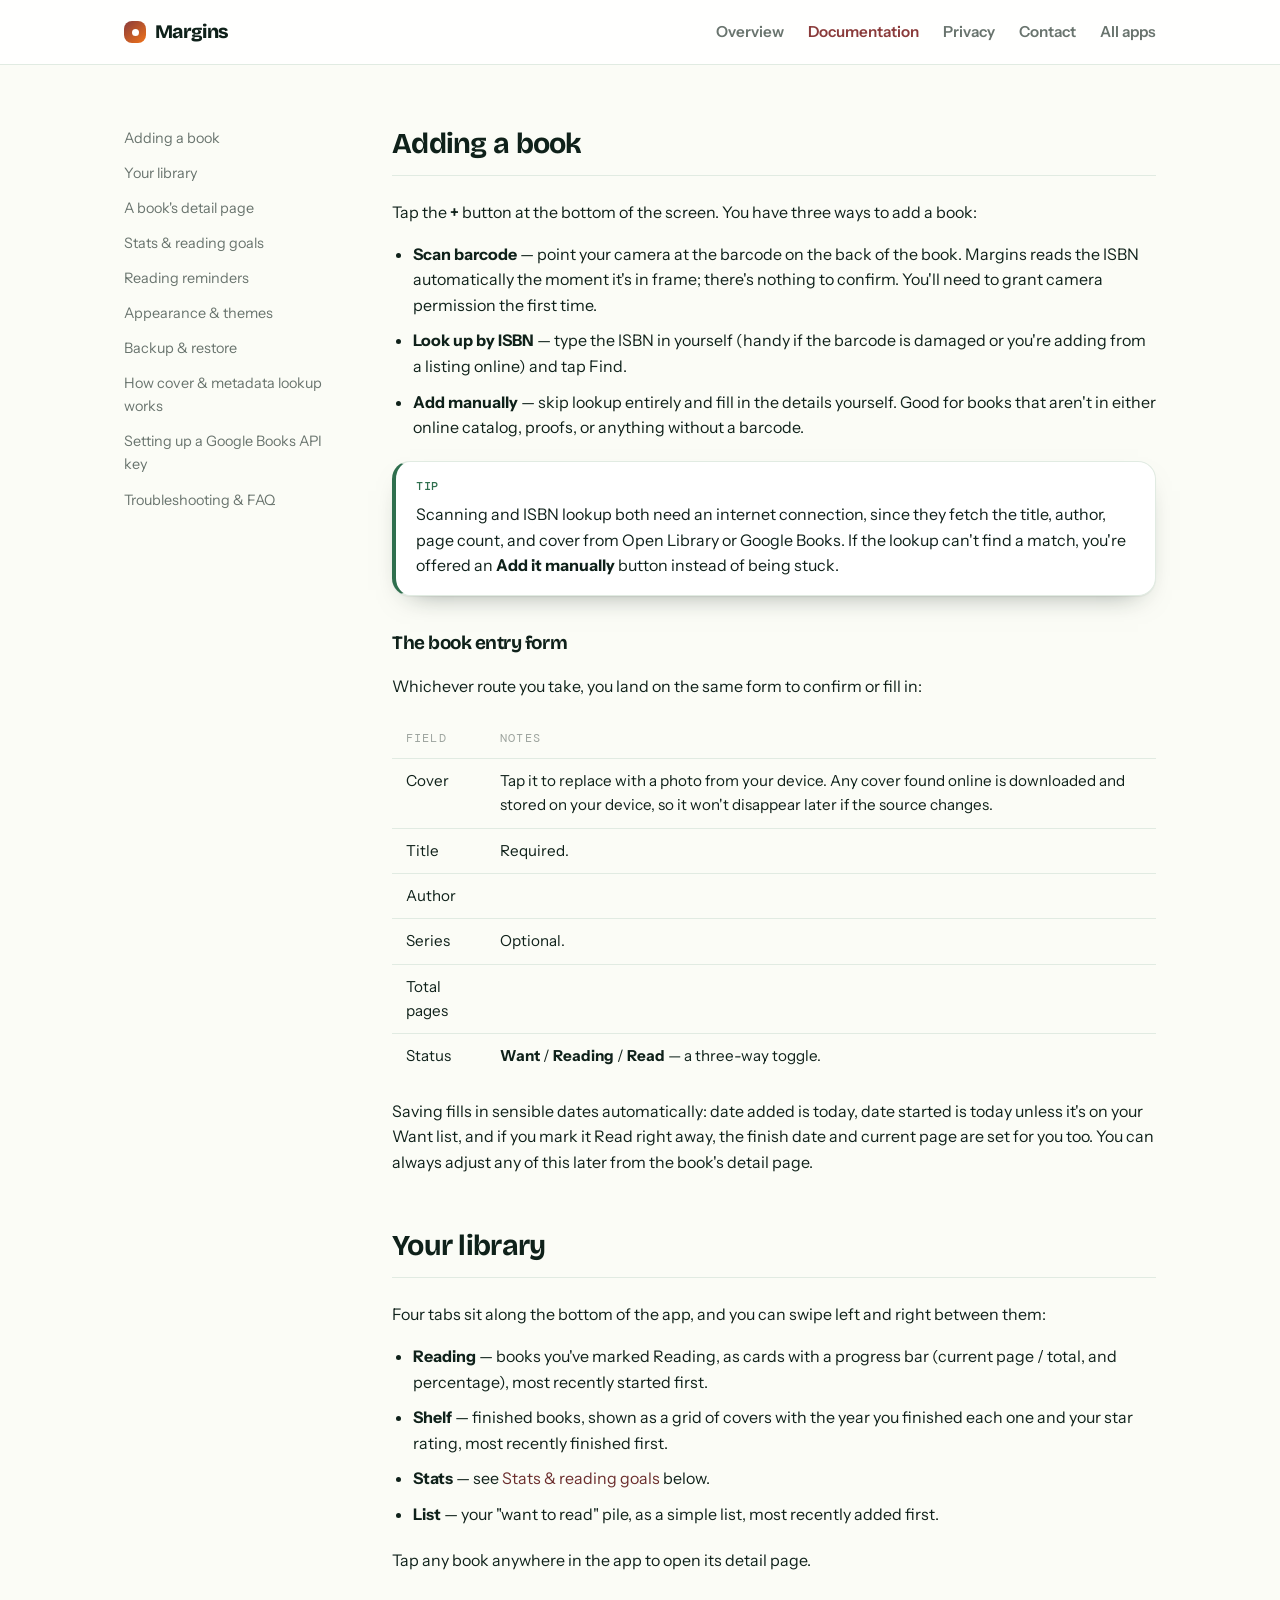
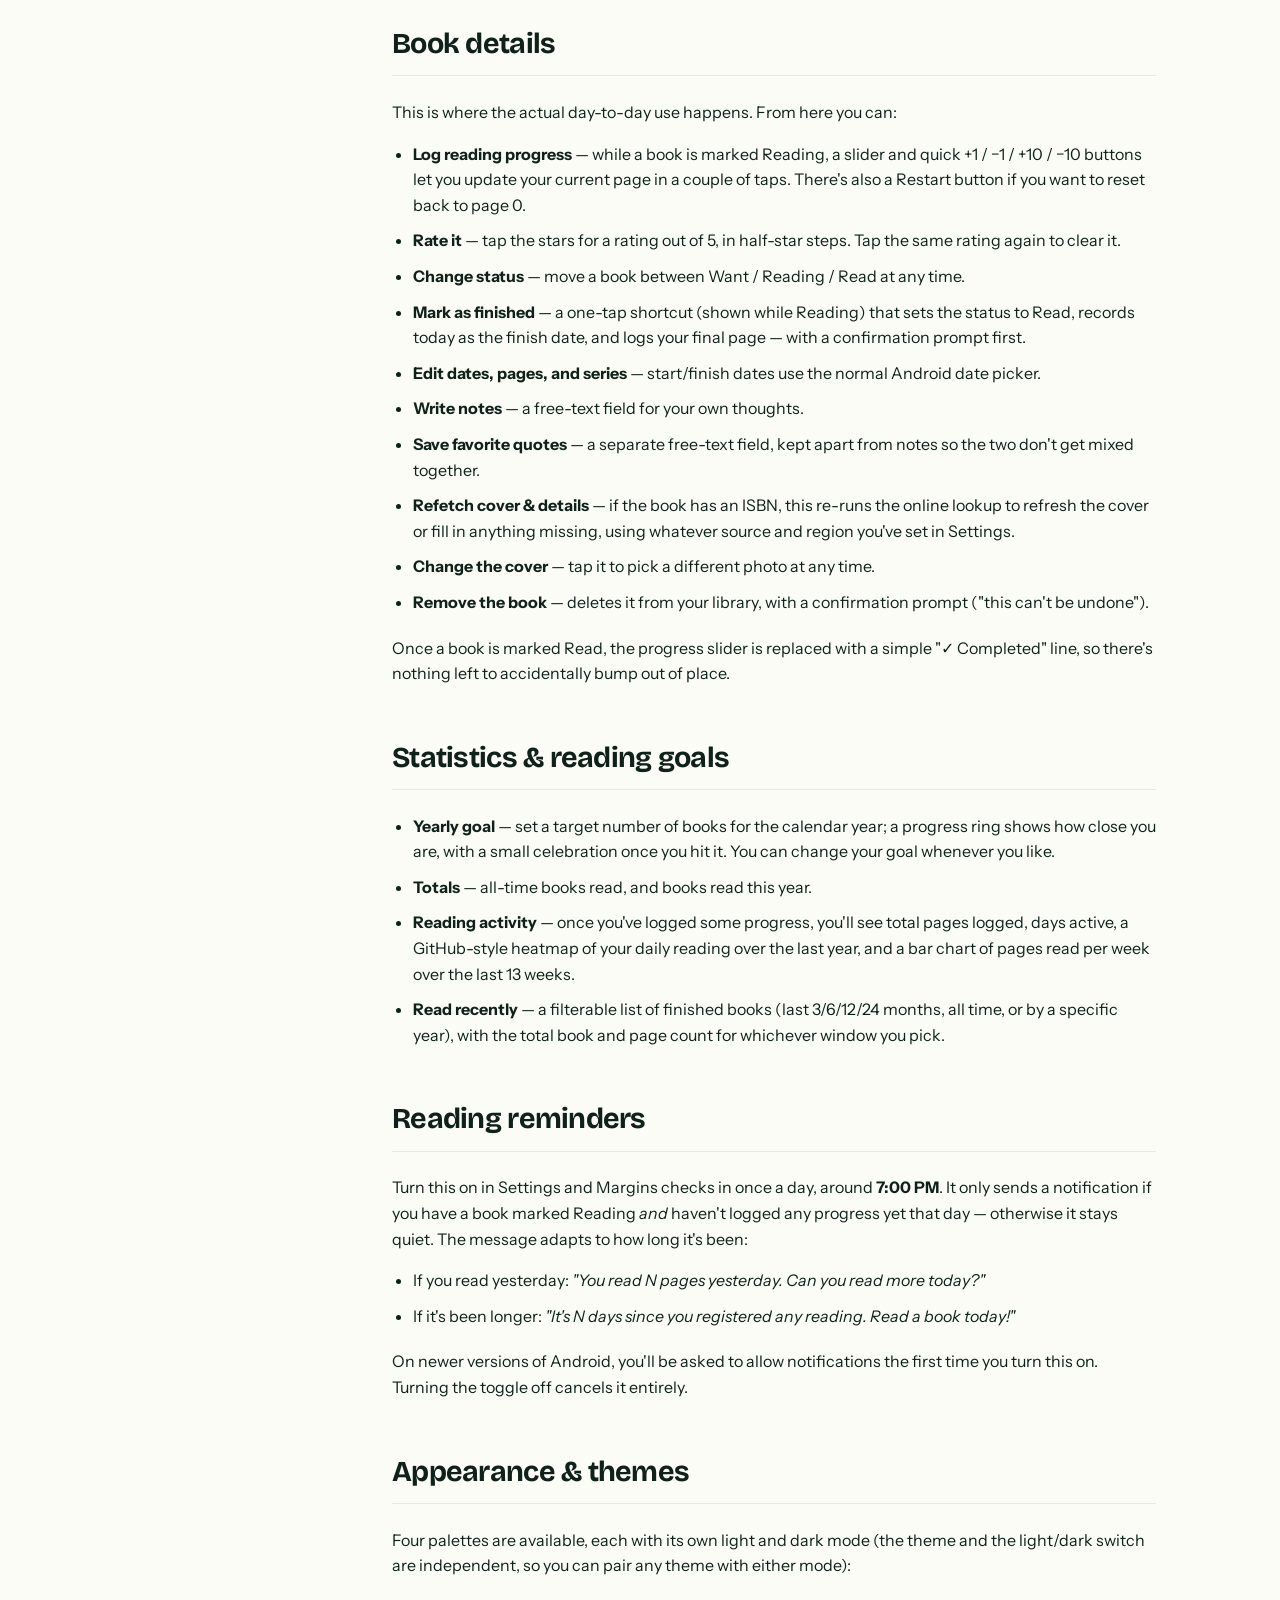
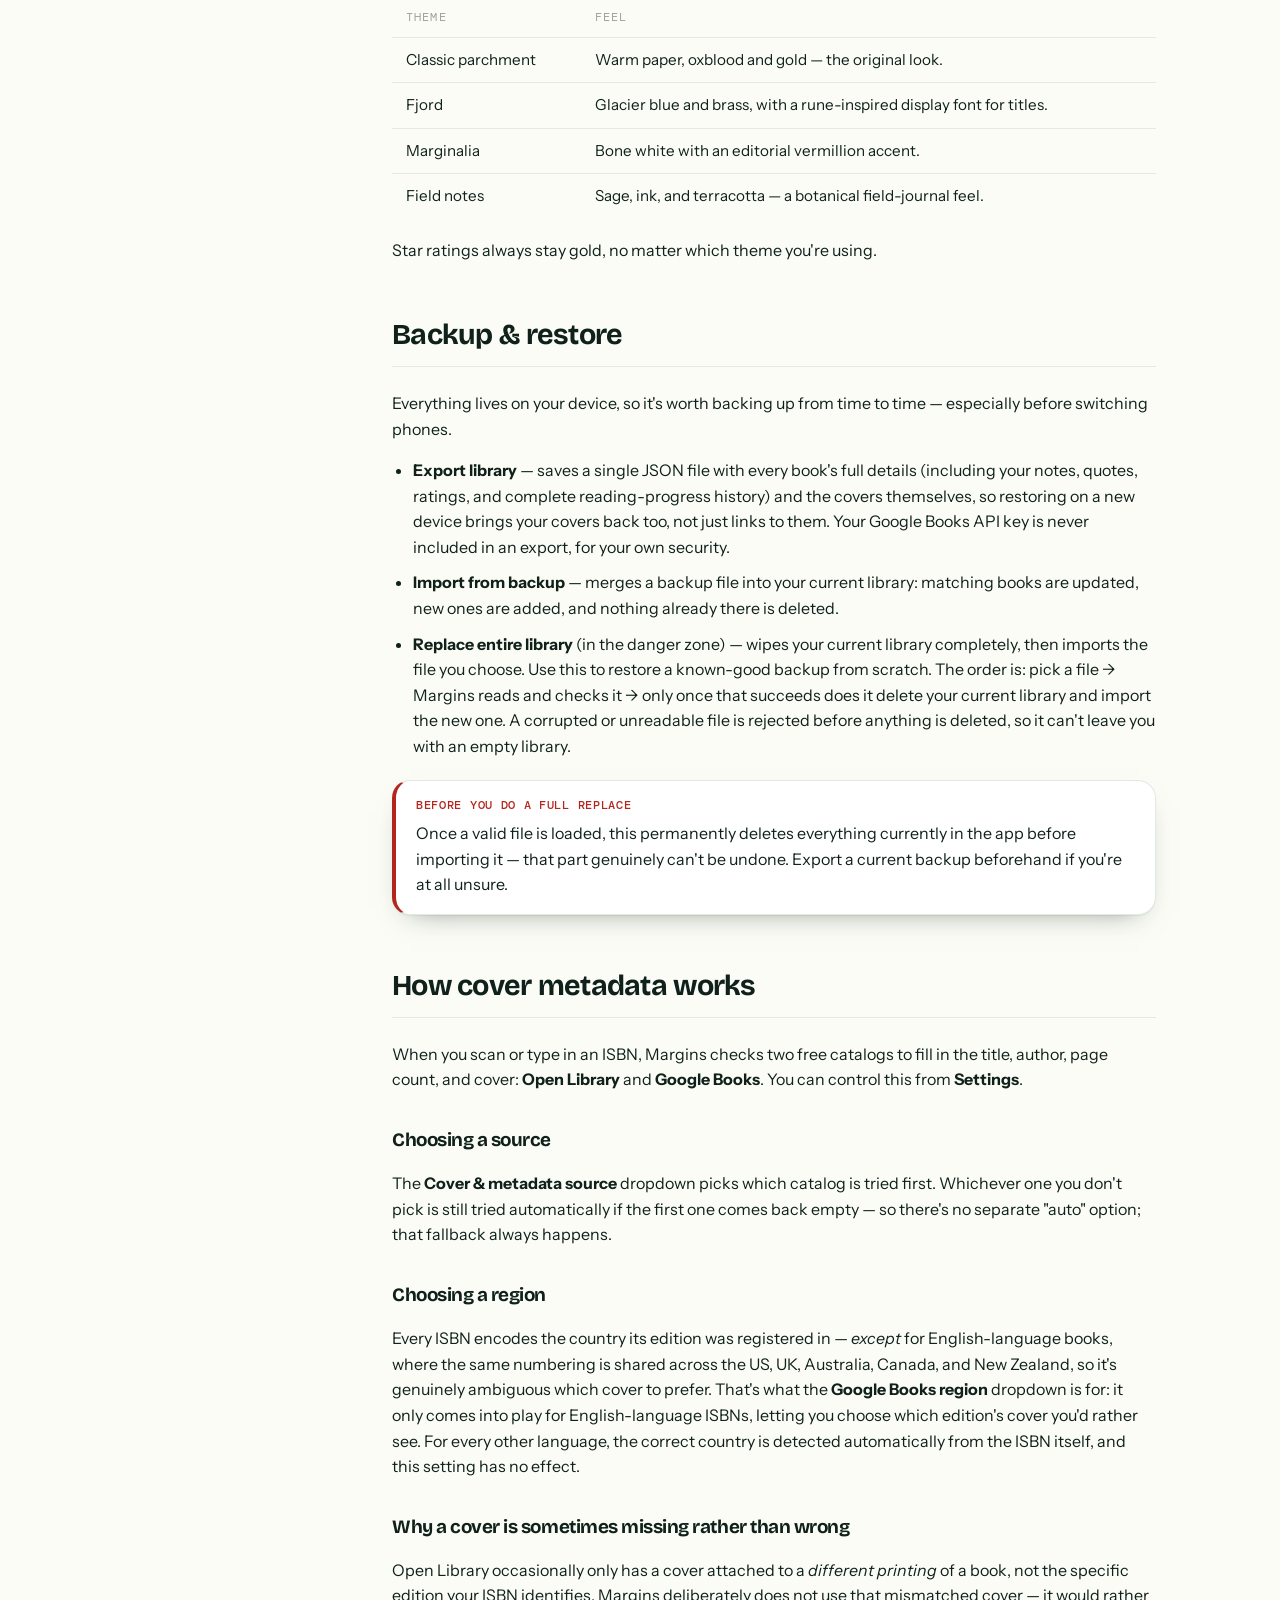
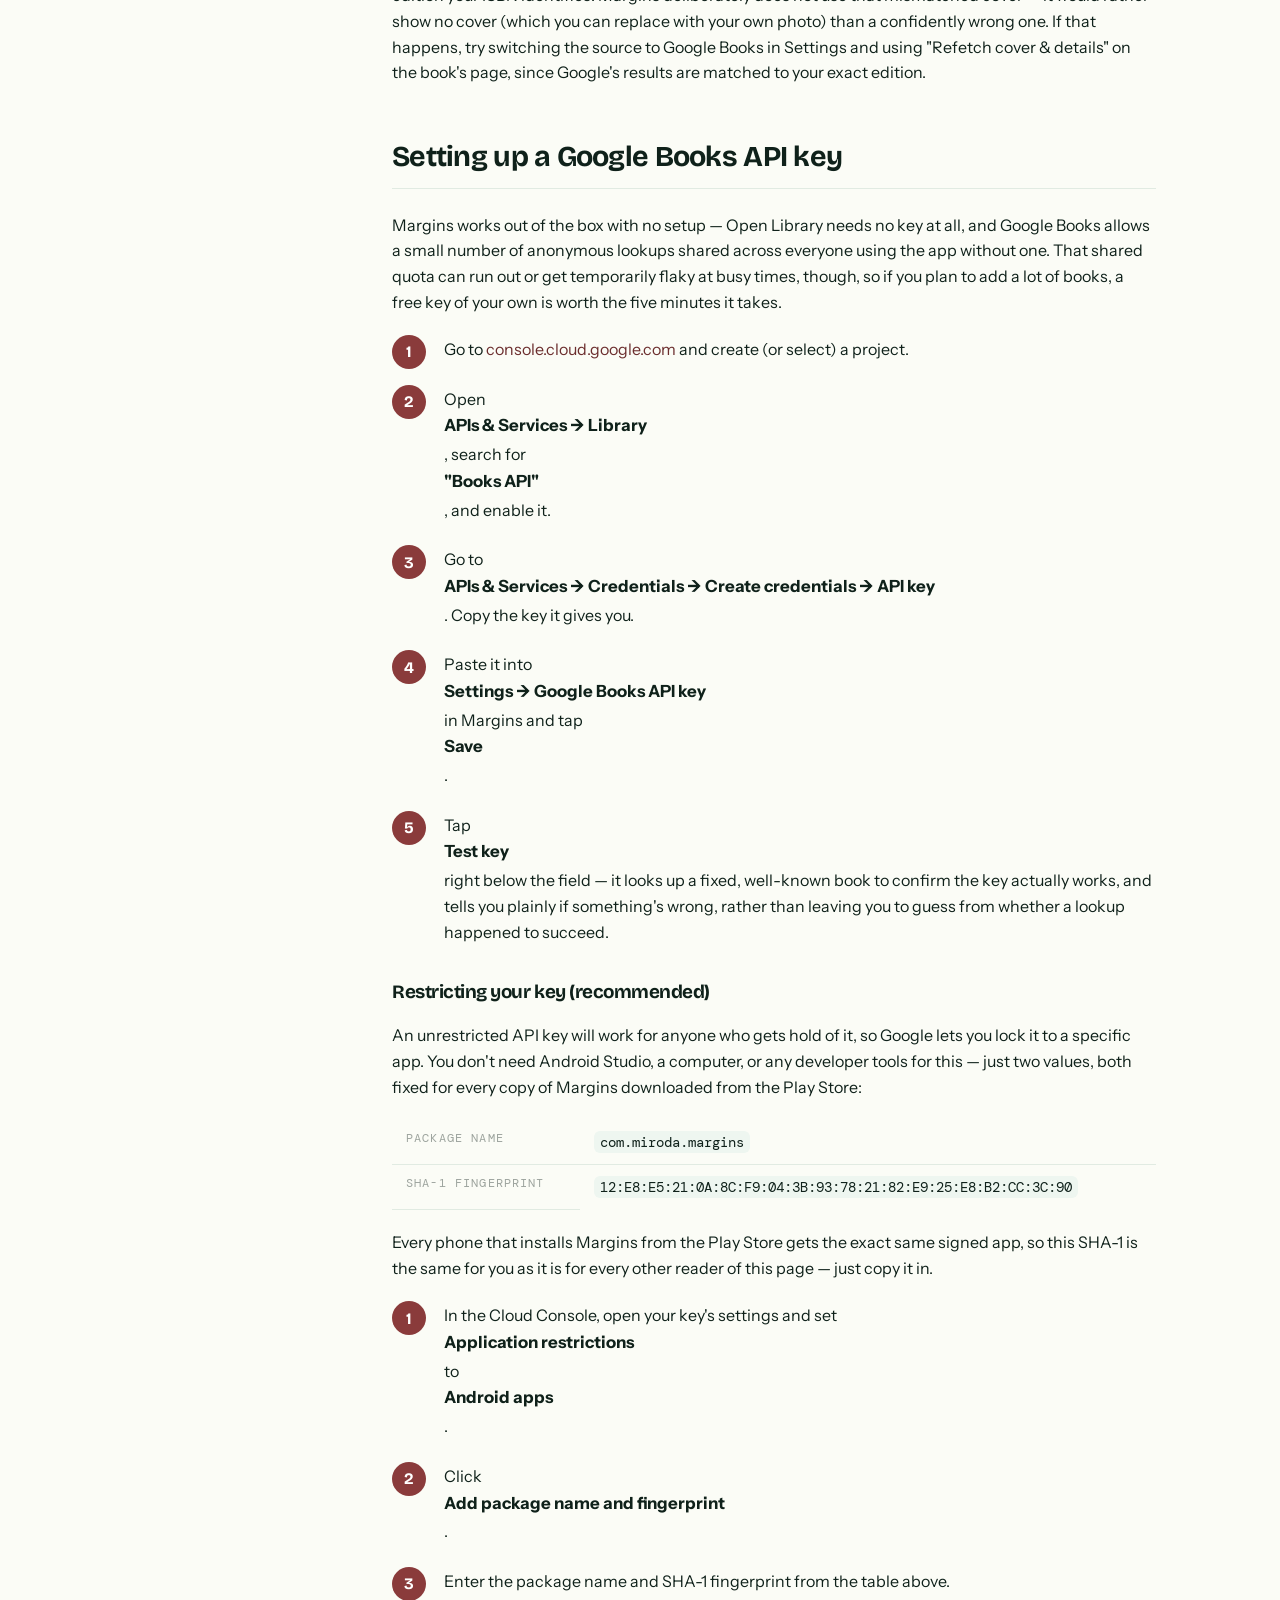
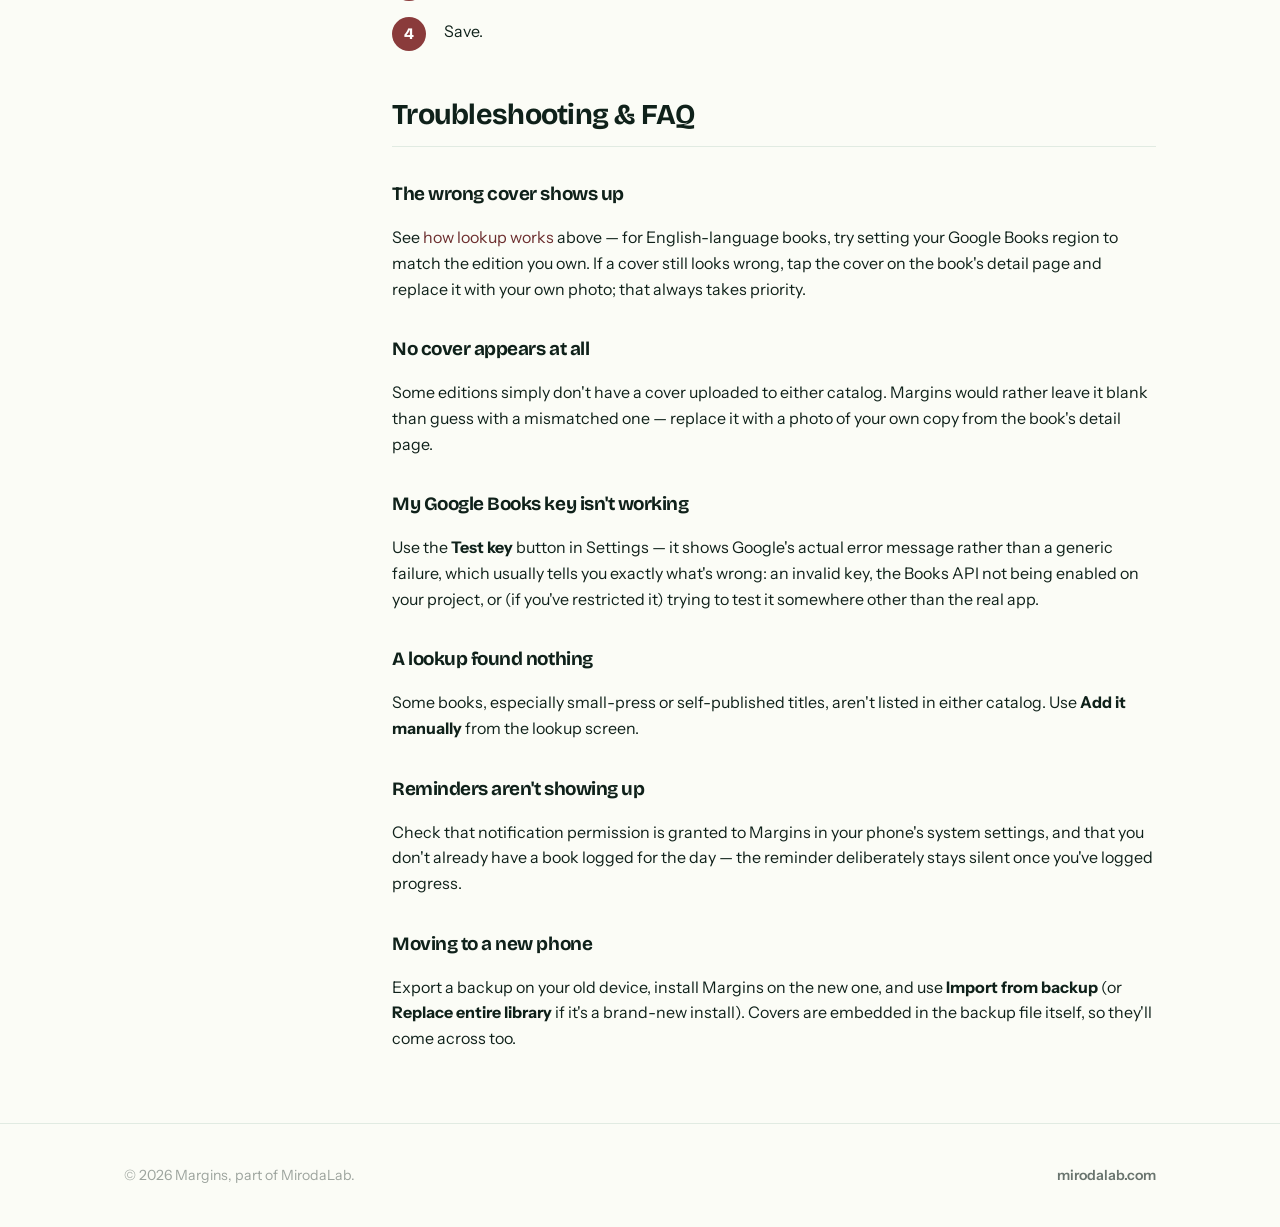
==== commit 7639c548: "Add files via upload" ====
--- a/docs.html
+++ b/docs.html
@@ -184,7 +184,7 @@
 						</tr>
 						<tr>
 							<th>SHA-1 fingerprint</th>
-							<td><code>REPLACE_WITH_PLAY_SIGNING_SHA1</code></td>
+							<td><code>12:E8:E5:21:0A:8C:F9:04:3B:93:78:21:82:E9:25:E8:B2:CC:3C:90</code></td>
 						</tr>
 					</table>
 					<p>Every phone that installs Margins from the Play Store gets the exact same signed app, so this SHA-1 is the same for you as it is for every other reader of this page — just copy it in.</p>
--- a/css/style.css
+++ b/css/style.css
@@ -1,20 +1,79 @@
 /* ==========================================================================
    Shared stylesheet — copied into css/style.css for every site (main + 4 apps)
-   Override --accent per app for a distinct feel while keeping one system.
+   Override --accent (and --accent-dark) per app for a distinct feel while
+   keeping one system.
+
+   The palette, type and shapes come from the VocoGogo help page. Every colour
+   is a token, so light and dark are two sets of values rather than two sets of
+   rules, and a per-app accent override still flows through everything derived
+   from it (soft fills, links, focus rings).
    ========================================================================== */
 
+@import url("https://fonts.googleapis.com/css2?family=Bricolage+Grotesque:opsz,wght@12..96,600;12..96,700;12..96,800&family=Instrument+Sans:wght@400;500;600&family=DM+Mono:wght@400;500&display=swap");
+
 :root {
-  --bg: #fafaf9;
-  --bg-alt: #f0efec;
-  --text: #1c1b1a;
-  --text-muted: #6b6963;
-  --border: #e2e0da;
-  --accent: #2f6f4e;      /* default green — overridden per app */
-  --accent-dark: #24563d;
-  --card-bg: #ffffff;
-  --radius: 10px;
+  color-scheme: light dark;
+
+  --bg: #FBFCF6;
+  --bg-alt: #EEF6F0;
+  --card-bg: #FFFFFF;
+  --border: #E1EBE2;
+
+  --text: #0F211A;
+  --text-muted: color-mix(in srgb, var(--text) 62%, var(--bg) 38%);
+  --text-faint: color-mix(in srgb, var(--text) 40%, var(--bg) 60%);
+
+  /* Fills. --accent-ink stays white in both themes so an app that overrides
+     --accent to any mid-dark colour keeps readable button text. */
+  --accent: #0C7D5D;
+  --accent-dark: #0A6249;
+  --accent-ink: #FFFFFF;
+  --accent-soft: color-mix(in srgb, var(--accent) 12%, var(--card-bg) 88%);
+  --link: var(--accent-dark);
+
+  /* Secondary accent, used for notes and the warm half of the background wash. */
+  --zest: #F07319;
+  --zest-soft: color-mix(in srgb, var(--zest) 16%, var(--card-bg) 84%);
+
+  /* Semantic. Fixed meaning, so these never follow a per-app accent. */
+  --good: #2F6F4E;
+  --bad: #B3261E;
+  --bad-soft: color-mix(in srgb, var(--bad) 10%, var(--card-bg) 90%);
+
+  --wash-mint: color-mix(in srgb, var(--accent) 13%, transparent);
+  --wash-zest: color-mix(in srgb, var(--zest) 12%, transparent);
+  --lift: 0 1px 1px color-mix(in srgb, var(--text) 5%, transparent),
+          0 12px 28px -18px color-mix(in srgb, var(--text) 55%, transparent);
+
+  --radius: 18px;
+  --radius-sm: 12px;
+  --radius-pill: 999px;
   --max-width: 1080px;
-  --font: -apple-system, BlinkMacSystemFont, "Segoe UI", Inter, Roboto, Helvetica, Arial, sans-serif;
+
+  --font: "Instrument Sans", system-ui, -apple-system, BlinkMacSystemFont, "Segoe UI", Roboto, Helvetica, Arial, sans-serif;
+  --display: "Bricolage Grotesque", var(--font);
+  --mono: "DM Mono", ui-monospace, SFMono-Regular, Menlo, Consolas, monospace;
+}
+
+@media (prefers-color-scheme: dark) {
+  :root {
+    --bg: #08130F;
+    --bg-alt: #172C24;
+    --card-bg: #0F1E19;
+    --border: #223A31;
+
+    --text: #E9F4EC;
+
+    /* Deep enough that white button text still passes contrast, while links
+       brighten automatically from whatever accent an app has set. */
+    --accent: #1E9E76;
+    --accent-dark: #178A66;
+    --link: color-mix(in srgb, var(--accent) 60%, #FFFFFF 40%);
+
+    --zest: #FFA24D;
+    --good: #46DDA3;
+    --bad: #FF7A5C;
+  }
 }
 
 * { box-sizing: border-box; }
@@ -25,14 +84,47 @@
   background: var(--bg);
   color: var(--text);
   font-family: var(--font);
-  line-height: 1.55;
+  line-height: 1.6;
   -webkit-font-smoothing: antialiased;
 }
 
-a { color: var(--accent-dark); text-decoration: none; }
+/* Soft colour wash behind every page. Fixed and non-interactive, so it costs
+   nothing but stops large light areas reading as flat white. */
+body::before {
+  content: "";
+  position: fixed;
+  inset: -20vh -10vw auto;
+  height: 90vh;
+  z-index: -1;
+  pointer-events: none;
+  background:
+    radial-gradient(46vw 46vw at 12% 22%, var(--wash-mint), transparent 62%),
+    radial-gradient(40vw 40vw at 92% 6%, var(--wash-zest), transparent 60%);
+}
+
+h1, h2, h3, h4 {
+  font-family: var(--display);
+  font-weight: 700;
+  letter-spacing: -0.025em;
+}
+h1 { letter-spacing: -0.035em; font-weight: 800; }
+
+a { color: var(--link); text-decoration: none; text-underline-offset: 2px; text-decoration-thickness: 1.5px; }
 a:hover { text-decoration: underline; }
 
 img { max-width: 100%; display: block; }
+
+.logo-container {
+  display: flex;
+  justify-content: center;
+  align-items: center;
+}
+
+.google-container {
+  display: flex;
+  justify-content: left;
+  align-items: left;
+}
 
 .wrap {
   max-width: var(--max-width);
@@ -43,7 +135,8 @@
 /* ---------- Nav ---------- */
 header.site-nav {
   border-bottom: 1px solid var(--border);
-  background: var(--card-bg);
+  background: color-mix(in srgb, var(--card-bg) 88%, transparent);
+  backdrop-filter: blur(8px);
   position: sticky;
   top: 0;
   z-index: 10;
@@ -57,31 +150,44 @@
 }
 
 .brand {
-  font-weight: 700;
-  font-size: 1.15rem;
+  font-family: var(--display);
+  font-weight: 800;
+  font-size: 1.2rem;
+  letter-spacing: -0.035em;
   color: var(--text);
   display: flex;
   align-items: center;
-  gap: 8px;
+  gap: 9px;
 }
 .brand:hover { text-decoration: none; }
 
+/* The brand dot picks up the app's accent — the one mark that differs per site. */
 .brand .dot {
-  width: 10px;
-  height: 10px;
+  width: 22px;
+  height: 22px;
+  border-radius: 8px;
+  background: linear-gradient(140deg, var(--accent), var(--zest));
+  display: grid;
+  place-items: center;
+  flex-shrink: 0;
+}
+.brand .dot::after {
+  content: "";
+  width: 7px;
+  height: 7px;
   border-radius: 50%;
-  background: var(--accent);
-  display: inline-block;
+  background: var(--card-bg);
 }
 
 nav.links {
   display: flex;
   gap: 24px;
   font-size: 0.95rem;
+  font-weight: 600;
 }
 
 nav.links a { color: var(--text-muted); }
-nav.links a:hover, nav.links a.active { color: var(--text); text-decoration: none; }
+nav.links a:hover, nav.links a.active { color: var(--accent); text-decoration: none; }
 
 .menu-toggle {
   display: none;
@@ -111,7 +217,7 @@
     gap: 0;
     background: var(--card-bg);
     border-bottom: 1px solid var(--border);
-    box-shadow: 0 8px 16px rgba(0,0,0,0.06);
+    box-shadow: var(--lift);
   }
   nav.links.open { display: flex; }
   nav.links a { padding: 14px 24px; border-top: 1px solid var(--border); }
@@ -125,9 +231,9 @@
 }
 
 .hero h1 {
-  font-size: clamp(2rem, 5vw, 3.2rem);
+  font-size: clamp(2.1rem, 6vw, 3.4rem);
+  line-height: 1.05;
   margin: 0 0 16px;
-  letter-spacing: -0.02em;
 }
 
 .hero p.lead {
@@ -147,34 +253,35 @@
 .btn {
   display: inline-block;
   padding: 12px 24px;
-  border-radius: 999px;
+  border-radius: var(--radius-pill);
+  font-family: var(--font);
   font-weight: 600;
   font-size: 0.95rem;
   border: 1px solid transparent;
   cursor: pointer;
+  transition: background 0.15s ease, border-color 0.15s ease;
 }
 
 .btn-primary {
   background: var(--accent);
-  color: #fff;
+  color: var(--accent-ink);
 }
 .btn-primary:hover { background: var(--accent-dark); text-decoration: none; }
 
 .btn-secondary {
-  background: transparent;
+  background: var(--card-bg);
   color: var(--text);
   border-color: var(--border);
 }
-.btn-secondary:hover { border-color: var(--text-muted); text-decoration: none; }
+.btn-secondary:hover { background: var(--accent-soft); border-color: var(--accent); text-decoration: none; }
 
 /* ---------- Sections ---------- */
 section { padding: 56px 0; }
 section.alt { background: var(--bg-alt); }
 
 h2.section-title {
-  font-size: 1.8rem;
+  font-size: clamp(1.6rem, 3.4vw, 2rem);
   margin: 0 0 8px;
-  letter-spacing: -0.01em;
 }
 
 p.section-sub {
@@ -195,22 +302,27 @@
   border: 1px solid var(--border);
   border-radius: var(--radius);
   padding: 24px;
-  transition: transform 0.15s ease, box-shadow 0.15s ease;
+  box-shadow: var(--lift);
+  transition: transform 0.15s ease, box-shadow 0.15s ease, border-color 0.15s ease;
 }
 
 .card:hover {
   transform: translateY(-2px);
-  box-shadow: 0 8px 24px rgba(0,0,0,0.06);
-}
-
-.card h3 { margin: 12px 0 6px; font-size: 1.15rem; }
+  border-color: color-mix(in srgb, var(--accent) 35%, var(--border));
+  box-shadow: 0 2px 2px color-mix(in srgb, var(--text) 6%, transparent),
+              0 18px 36px -20px color-mix(in srgb, var(--text) 60%, transparent);
+}
+
+.card h3 { margin: 12px 0 6px; font-size: 1.2rem; }
 .card p { color: var(--text-muted); font-size: 0.95rem; margin: 0 0 14px; }
 .card .app-icon {
   width: 44px; height: 44px;
-  border-radius: 12px;
-  background: var(--accent);
+  border-radius: 14px;
+  background: linear-gradient(140deg, var(--accent), var(--zest));
   display: flex; align-items: center; justify-content: center;
-  color: #fff; font-weight: 700; font-size: 1.1rem;
+  color: var(--accent-ink);
+  font-family: var(--display);
+  font-weight: 700; font-size: 1.1rem;
 }
 
 /* ---------- Feature list ---------- */
@@ -219,7 +331,7 @@
   grid-template-columns: repeat(auto-fit, minmax(220px, 1fr));
   gap: 28px;
 }
-.feature h4 { margin: 0 0 6px; font-size: 1.05rem; }
+.feature h4 { margin: 0 0 6px; font-size: 1.08rem; }
 .feature p { color: var(--text-muted); margin: 0; font-size: 0.93rem; }
 
 /* ---------- Screenshot gallery ---------- */
@@ -259,26 +371,27 @@
   padding: 6px 0;
   color: var(--text-muted);
 }
-.docs-toc a:hover { color: var(--text); text-decoration: none; }
-.docs-content h2 { margin-top: 48px; }
+.docs-toc a:hover { color: var(--accent); text-decoration: none; }
 .docs-content h2:first-child { margin-top: 0; }
 .docs-content code {
+  font-family: var(--mono);
   background: var(--bg-alt);
   padding: 2px 6px;
-  border-radius: 4px;
+  border-radius: 6px;
   font-size: 0.9em;
 }
 .docs-content pre {
+  font-family: var(--mono);
   background: var(--bg-alt);
   border: 1px solid var(--border);
-  border-radius: var(--radius);
+  border-radius: var(--radius-sm);
   padding: 16px;
   overflow-x: auto;
 }
 
 .docs-content h2 {
-  font-size: 1.6rem;
-  letter-spacing: -0.01em;
+  margin-top: 48px;
+  font-size: clamp(1.5rem, 3vw, 1.8rem);
   padding-bottom: 8px;
   border-bottom: 1px solid var(--border);
   /* Matches .docs-toc's own sticky offset (top: 88px) — without this, clicking
@@ -289,8 +402,7 @@
 
 .docs-content h3 {
   margin: 32px 0 10px;
-  font-size: 1.15rem;
-  letter-spacing: -0.01em;
+  font-size: 1.18rem;
   scroll-margin-top: 88px;
 }
 
@@ -302,10 +414,6 @@
 
 .docs-content li {
   margin-bottom: 10px;
-}
-
-.docs-content ol.steps li {
-  margin-bottom: 14px;
 }
 
 /* Tables (field lists, theme table, key-restriction values) */
@@ -325,11 +433,12 @@
 }
 
 .docs-content th {
-  color: var(--text-muted);
-  font-weight: 600;
-  font-size: 0.85rem;
+  font-family: var(--mono);
+  color: var(--text-faint);
+  font-weight: 400;
+  font-size: 0.72rem;
   text-transform: uppercase;
-  letter-spacing: 0.03em;
+  letter-spacing: 0.1em;
 }
 
 .docs-content tr:last-child td {
@@ -338,9 +447,8 @@
 
 /* Callout cards (tip / warn). These reuse the site-wide .card rule, so strip
    the marketing-grid hover lift and muted body text — a callout isn't a link
-   and its text is the important part, not secondary. Colors are fixed (not
-   tied to --accent) so tip/warn stay visually distinct regardless of which
-   app's --accent override is active on a given site. */
+   and its text is the important part, not secondary. Colors come from the
+   semantic tokens, so tip/warn stay distinct from whichever --accent is set. */
 .docs-content .card {
   padding: 16px 20px;
   margin: 20px 0;
@@ -349,7 +457,8 @@
 }
 .docs-content .card:hover {
   transform: none;
-  box-shadow: none;
+  border-color: var(--border);
+  box-shadow: var(--lift);
 }
 .docs-content .card p {
   color: var(--text);
@@ -358,19 +467,20 @@
 }
 .docs-content .card p + p { margin-top: 8px; }
 
-.docs-content .card.tip { border-left-color: #2f6f4e; }
-.docs-content .card.warn { border-left-color: #b3261e; }
+.docs-content .card.tip { border-left-color: var(--good); }
+.docs-content .card.warn { border-left-color: var(--bad); }
 
 .docs-content .card .label {
   display: block;
-  font-weight: 700;
+  font-family: var(--mono);
+  font-weight: 500;
   font-size: 0.72rem;
   text-transform: uppercase;
   letter-spacing: 0.06em;
   margin-bottom: 6px;
 }
-.docs-content .card.tip .label { color: #2f6f4e; }
-.docs-content .card.warn .label { color: #b3261e; }
+.docs-content .card.tip .label { color: var(--good); }
+.docs-content .card.warn .label { color: var(--bad); }
 
 @media (max-width: 720px) {
   .docs-layout { grid-template-columns: 1fr; }
@@ -383,13 +493,13 @@
   border-bottom: 1px solid var(--border);
   padding-bottom: 24px;
 }
-.post-item .post-date { color: var(--text-muted); font-size: 0.85rem; }
+.post-item .post-date { font-family: var(--mono); color: var(--text-faint); font-size: 0.8rem; }
 .post-item h3 { margin: 6px 0; }
 .post-item p { color: var(--text-muted); margin: 0; }
 
 article.post-body { max-width: 680px; margin: 0 auto; }
 article.post-body h1 { margin-bottom: 4px; }
-article.post-body .post-meta { color: var(--text-muted); margin-bottom: 32px; }
+article.post-body .post-meta { font-family: var(--mono); color: var(--text-faint); font-size: 0.85rem; margin-bottom: 32px; }
 
 /* ---------- Comments ---------- */
 .comments-section {
@@ -402,7 +512,7 @@
 footer.site-footer {
   border-top: 1px solid var(--border);
   padding: 40px 0;
-  color: var(--text-muted);
+  color: var(--text-faint);
   font-size: 0.88rem;
 }
 footer.site-footer .wrap {
@@ -411,7 +521,8 @@
   flex-wrap: wrap;
   gap: 12px;
 }
-footer.site-footer a { color: var(--text-muted); }
+footer.site-footer a { color: var(--text-muted); font-weight: 600; }
+footer.site-footer a:hover { color: var(--accent); }
 
 /* ---------- Contact form ---------- */
 .contact-form { max-width: 480px; }
@@ -427,9 +538,9 @@
 .form-row input[type="email"],
 .form-row textarea {
   width: 100%;
-  padding: 10px 12px;
+  padding: 11px 13px;
   border: 1px solid var(--border);
-  border-radius: 8px;
+  border-radius: var(--radius-sm);
   background: var(--card-bg);
   color: var(--text);
   font-family: var(--font);
@@ -458,5 +569,120 @@
 .contact-form .btn:disabled { opacity: 0.6; cursor: default; }
 
 .form-status { margin: 14px 0 0; font-size: 0.9rem; min-height: 1.3em; }
-.form-status.success { color: var(--accent-dark); }
-.form-status.error { color: #b3261e; }
+.form-status.success { color: var(--good); }
+.form-status.error { color: var(--bad); }
+
+/* ==========================================================================
+   Docs prose (docs.html, privacy.html)
+   Ported from the standalone VocoGogo help page and scoped to .docs-content so
+   it cannot reach the site shell — an earlier version of this block redefined
+   :root, body and .wrap globally, which pulled every page down to the help
+   page's 760px column.
+   ========================================================================== */
+
+/* Intro paragraph under a docs heading. (.lead stays the hero's own style.) */
+.docs-content .lede {
+  font-size: 1.1rem;
+  color: var(--text-muted);
+  max-width: 60ch;
+  margin: 0 0 14px;
+}
+
+/* ---------- Numbered steps ---------- */
+.docs-content ol.steps {
+  list-style: none;
+  counter-reset: s;
+  padding: 0;
+  margin: 22px 0;
+}
+.docs-content ol.steps li {
+  counter-increment: s;
+  position: relative;
+  padding-left: 52px;
+  margin-bottom: 24px;
+}
+.docs-content ol.steps li::before {
+  content: counter(s);
+  position: absolute;
+  left: 0;
+  top: -2px;
+  width: 34px;
+  height: 34px;
+  border-radius: 50%;
+  background: var(--accent);
+  color: var(--accent-ink);
+  font-family: var(--display);
+  font-weight: 700;
+  font-size: 1rem;
+  display: grid;
+  place-items: center;
+}
+.docs-content ol.steps li strong {
+  display: block;
+  font-size: 1.05rem;
+  margin-bottom: 3px;
+}
+
+/* ---------- Answer key (Yes / No / No answer) ---------- */
+.docs-content .keyrow {
+  display: flex;
+  gap: 12px;
+  align-items: flex-start;
+  margin-bottom: 16px;
+}
+.docs-content .pill {
+  flex-shrink: 0;
+  font-family: var(--display);
+  font-weight: 700;
+  font-size: 0.85rem;
+  padding: 5px 14px;
+  border-radius: var(--radius-pill);
+}
+.docs-content .pill.yes  { background: var(--good); color: #FFFFFF; }
+.docs-content .pill.no   { background: var(--bad-soft); color: var(--bad); }
+.docs-content .pill.none { background: var(--bg-alt); color: var(--text-muted); }
+
+/* ---------- Inline note ----------
+   Same vocabulary as .card.tip / .card.warn, but reads as an aside in the flow
+   rather than a boxed card. */
+.docs-content .note {
+  border-left: 3px solid var(--zest);
+  background: var(--zest-soft);
+  padding: 14px 18px;
+  border-radius: 0 var(--radius-sm) var(--radius-sm) 0;
+  margin: 20px 0;
+  font-size: 0.95rem;
+}
+.docs-content .note p:last-child { margin-bottom: 0; }
+
+/* A plain panel doesn't need the coloured edge that marks a tip or warning. */
+.docs-content .card:not(.tip):not(.warn) { border-left-width: 1px; }
+
+/* Inline chip for a UI affordance named in prose, e.g. the deck's menu button. */
+.docs-content .menu {
+  font-family: var(--mono);
+  background: var(--bg-alt);
+  border-radius: 8px;
+  padding: 2px 8px;
+  white-space: nowrap;
+  font-size: 0.9em;
+}
+
+/* Wide tables scroll inside their own box instead of stretching the page. */
+.tablewrap { overflow-x: auto; }
+
+/* ---------- FAQ ---------- */
+.docs-content dl.faq dt { font-weight: 600; margin-top: 22px; }
+.docs-content dl.faq dd { margin: 6px 0 0; color: var(--text-muted); }
+
+/* ---------- Summary panel (top of the privacy policy) ---------- */
+.summary {
+  background: var(--card-bg);
+  border: 1px solid var(--border);
+  border-radius: var(--radius);
+  padding: 24px 26px;
+  box-shadow: var(--lift);
+  margin: 0 0 20px;
+}
+.summary h2 { margin-top: 0; font-size: 1.25rem; }
+.summary ul { margin-bottom: 0; }
